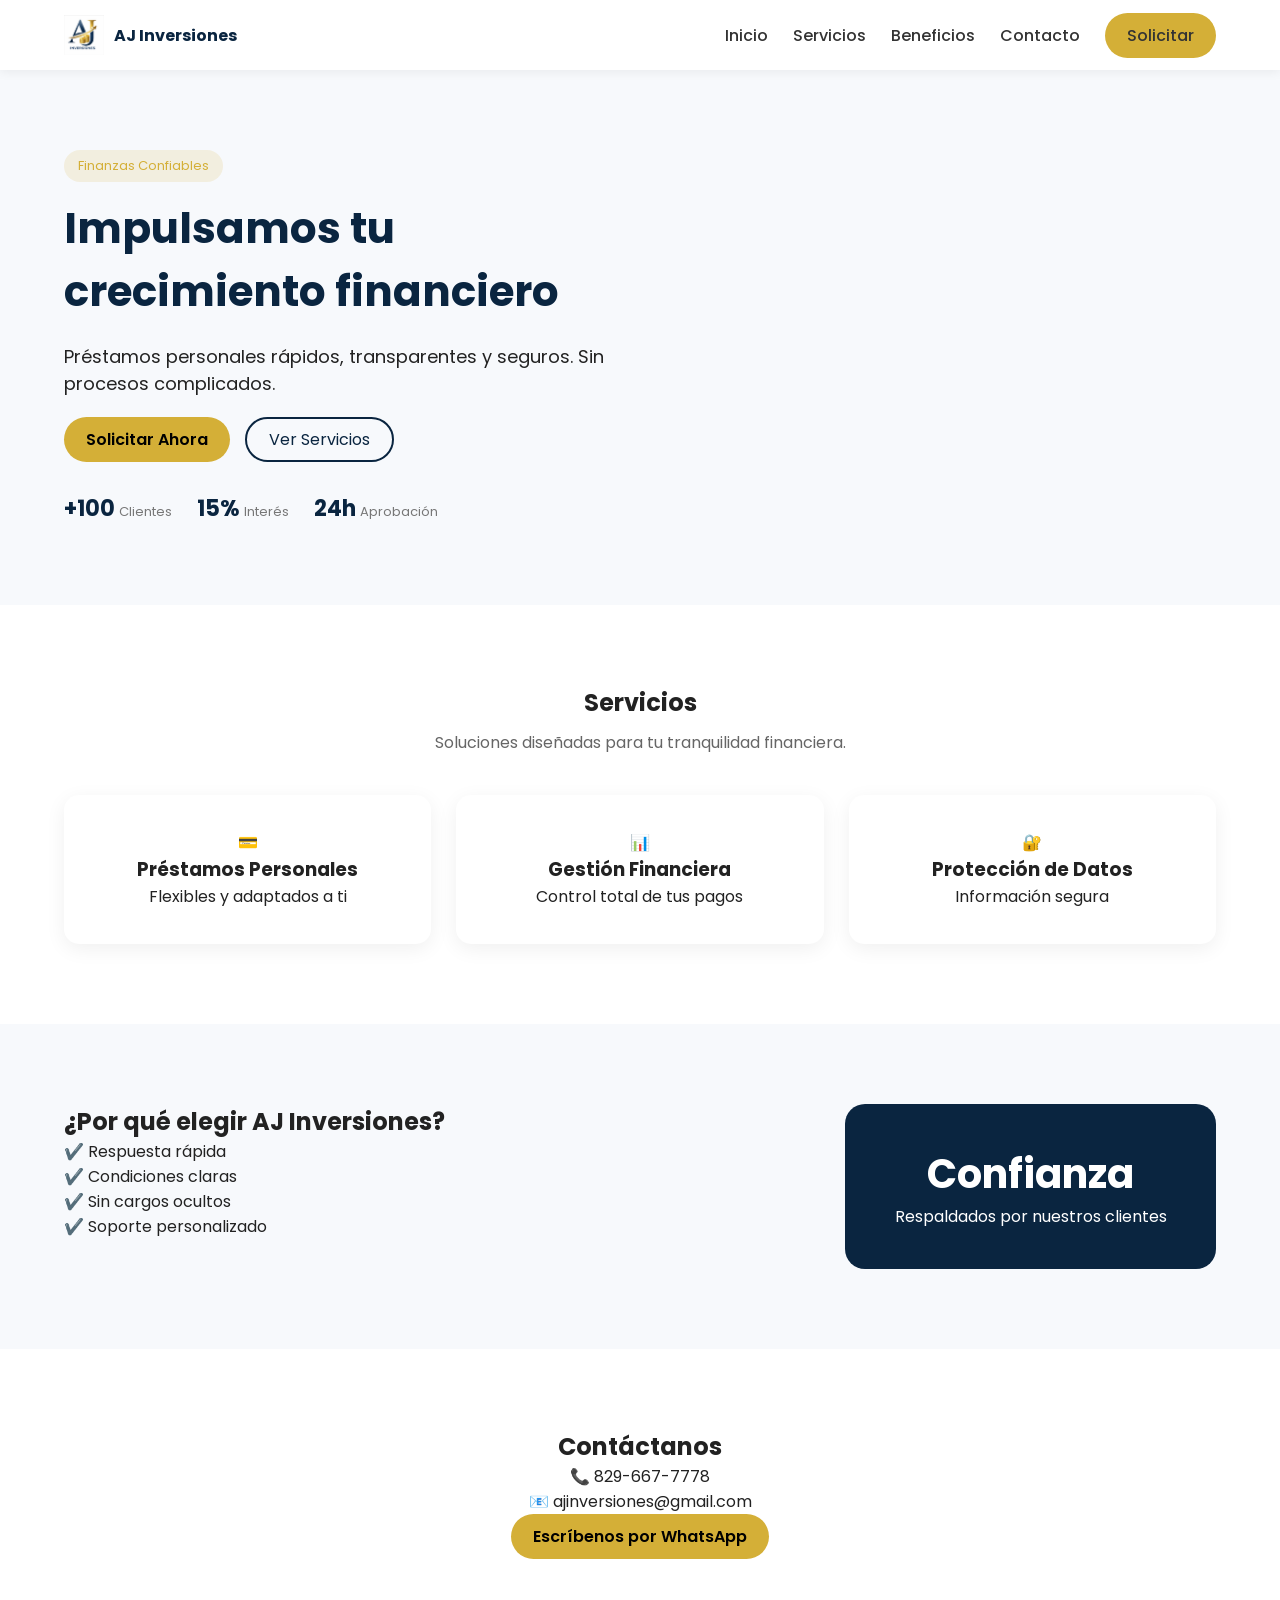
==== index.html @ 181cd8e4 "Subiendo web inicial AJ Inversiones" ====
<!DOCTYPE html>
<html lang="es">
<head>
  <meta charset="UTF-8">
  <meta name="viewport" content="width=device-width, initial-scale=1.0">

  <title>AJ Inversiones</title>

  <!-- Favicon -->
  <link rel="icon" href="img/Inversiones.jpeg" type="image/png">

  <!-- Google Font -->
  <link href="https://fonts.googleapis.com/css2?family=Poppins:wght@300;400;600;700&display=swap" rel="stylesheet">

  <link rel="stylesheet" href="style.css">
</head>
<body>

<!-- HEADER -->
<header class="header">

  <div class="container nav">

    <div class="logo-box">
      <img src="img/Inversiones.jpeg" alt="AJ Inversiones">
      <span>AJ Inversiones</span>
    </div>

    <nav class="menu" id="menu">
      <a href="#inicio">Inicio</a>
      <a href="#servicios">Servicios</a>
      <a href="#beneficios">Beneficios</a>
      <a href="#contacto">Contacto</a>
      <a href="#contacto" class="btn-main">Solicitar</a>
    </nav>

    <div class="hamburger" id="hamburger">
      <span></span>
      <span></span>
      <span></span>
    </div>

  </div>

</header>

<!-- HERO -->
<section class="hero" id="inicio">

  <div class="container hero-grid">

    <div class="hero-text">

      <span class="badge">Finanzas Confiables</span>

      <h1>Impulsamos tu crecimiento financiero</h1>

      <p>
        Préstamos personales rápidos, transparentes y seguros.
        Sin procesos complicados.
      </p>

      <div class="hero-buttons">
        <a href="#contacto" class="btn-main">Solicitar Ahora</a>
        <a href="#servicios" class="btn-outline">Ver Servicios</a>
      </div>

      <div class="hero-stats">

        <div>
          <strong>+100</strong>
          <span>Clientes</span>
        </div>

        <div>
          <strong>15%</strong>
          <span>Interés</span>
        </div>

        <div>
          <strong>24h</strong>
          <span>Aprobación</span>
        </div>

      </div>

    </div>

  </div>

</section>

<!-- SERVICES -->
<section class="services" id="servicios">

  <div class="container">

    <h2>Servicios</h2>
    <p class="section-desc">
      Soluciones diseñadas para tu tranquilidad financiera.
    </p>

    <div class="cards">

      <div class="card">
        💳
        <h3>Préstamos Personales</h3>
        <p>Flexibles y adaptados a ti</p>
      </div>

      <div class="card">
        📊
        <h3>Gestión Financiera</h3>
        <p>Control total de tus pagos</p>
      </div>

      <div class="card">
        🔐
        <h3>Protección de Datos</h3>
        <p>Información segura</p>
      </div>

    </div>

  </div>

</section>

<!-- BENEFITS -->
<section class="benefits" id="beneficios">

  <div class="container benefits-grid">

    <div>
      <h2>¿Por qué elegir AJ Inversiones?</h2>

      <ul>
        <li>✔️ Respuesta rápida</li>
        <li>✔️ Condiciones claras</li>
        <li>✔️ Sin cargos ocultos</li>
        <li>✔️ Soporte personalizado</li>
      </ul>
    </div>

    <div class="benefit-box">
      <h3>Confianza</h3>
      <p>Respaldados por nuestros clientes</p>
    </div>

  </div>

</section>

<!-- CONTACT -->
<section class="contact" id="contacto">

  <div class="container">

    <h2>Contáctanos</h2>

    <p>📞 829-667-7778</p>
    <p>📧 ajinversiones@gmail.com</p>

    <a 
      href="https://wa.me/18296677778" 
      target="_blank"
      class="btn-main"
    >
      Escríbenos por WhatsApp
    </a>

  </div>

</section>

<script src="script.js"></script>
</body>
</html>
---- style.css ----
:root{
  --blue:#0a2540;
  --gold:#d4af37;
  --gray:#f7f9fc;
}

*{
  margin:0;
  padding:0;
  box-sizing:border-box;
  font-family:'Poppins',sans-serif;
}

body{
  background:white;
  color:#222;
}

.container{
  width:90%;
  max-width:1200px;
  margin:auto;
}

.btn-main{
  background:var(--gold);
  border:none;
  padding:10px 22px;
  border-radius:30px;
  font-weight:600;
  cursor:pointer;
  color:black;
  text-decoration:none;
  display:inline-block;
  transition:all .3s ease;
}

.btn-outline{
  background:none;
  border:2px solid var(--blue);
  padding:8px 22px;
  border-radius:30px;
  color:var(--blue);
  cursor:pointer;
  text-decoration:none;
  transition:all .3s ease;
}

.btn-main:hover{
  background:var(--blue);
  color:white;
  box-shadow:0 5px 15px rgba(10,37,64,.3);
  transform:translateY(-2px);
}

.btn-main:active{
  transform:scale(.95);
  box-shadow:none;
}

.btn-outline:hover{
  background:var(--blue);
  color:white;
}

.header{
  position:sticky;
  top:0;
  background:white;
  box-shadow:0 2px 10px #00000010;
  z-index:100;
}

.nav{
  display:flex;
  justify-content:space-between;
  align-items:center;
  height:70px;
}

.logo-box{
  display:flex;
  align-items:center;
  gap:10px;
  font-weight:700;
  color:var(--blue);
}

.logo-box img{
  height:40px;
}

.menu{
  display:flex;
  gap:25px;
  align-items:center;
}

.menu a{
  text-decoration:none;
  color:#333;
  font-weight:500;
  position:relative;
  transition:color .3s ease;
}

.menu a::after{
  content:"";
  position:absolute;
  left:0;
  bottom:-5px;
  width:0%;
  height:2px;
  background:var(--gold);
  transition:width .3s ease;
}

.menu a:hover{
  color:var(--blue);
}

.menu a:hover::after{
  width:100%;
}

.menu .btn-main{
  transition:all .3s ease;
}

.menu .btn-main:hover{
  background:var(--blue);
  color:white;
  box-shadow:0 5px 15px rgba(10,37,64,.3);
  transform:translateY(-2px);
}

.menu .btn-main:active{
  transform:scale(.95);
  box-shadow:none;
}

.hamburger{
  display:none;
  flex-direction:column;
  gap:5px;
  cursor:pointer;
}

.hamburger span{
  width:25px;
  height:3px;
  background:var(--blue);
}

.hero{
  background:var(--gray);
  padding:80px 0;
}

.hero-grid{
  display:grid;
  grid-template-columns:1fr 1fr;
  align-items:center;
  gap:40px;
}

.hero-text h1{
  font-size:42px;
  color:var(--blue);
}

.hero-text p{
  margin:20px 0;
  font-size:18px;
}

.hero-buttons{
  display:flex;
  gap:15px;
}

.hero-img img{
  width:100%;
  max-width:350px;
  border-radius:20px;
  box-shadow:0 10px 25px #00000020;
}

.badge{
  display:inline-block;
  background:rgba(212,175,55,0.15);
  color:var(--gold);
  padding:6px 14px;
  border-radius:20px;
  font-size:13px;
  margin-bottom:15px;
}

.hero-stats{
  display:flex;
  gap:25px;
  margin-top:30px;
}

.hero-stats div{
  text-align:center;
}

.hero-stats strong{
  font-size:22px;
  color:var(--blue);
}

.hero-stats span{
  font-size:13px;
  color:#777;
}

.services{
  padding:80px 0;
  text-align:center;
}

.section-desc{
  margin-top:10px;
  color:#666;
}

.cards{
  display:grid;
  grid-template-columns:repeat(auto-fit,minmax(250px,1fr));
  gap:25px;
  margin-top:40px;
}

.card{
  background:white;
  padding:35px;
  border-radius:15px;
  box-shadow:0 5px 20px #00000010;
  transition:all .3s ease;
}

.card:hover{
  transform:translateY(-5px);
  box-shadow:0 10px 30px #00000020;
}

.benefits{
  background:var(--gray);
  padding:80px 0;
}

.benefits-grid{
  display:grid;
  grid-template-columns:2fr 1fr;
  gap:40px;
}

.benefit-box{
  background:var(--blue);
  color:white;
  padding:40px;
  border-radius:20px;
  text-align:center;
}

.benefit-box h3{
  font-size:40px;
}

.contact{
  padding:80px 0;
  text-align:center;
}

@media(max-width:900px){

  .hero-grid,
  .benefits-grid{
    grid-template-columns:1fr;
    text-align:center;
  }

  .hero-buttons{
    justify-content:center;
  }

  .hero-stats{
    justify-content:center;
  }

  .menu{
    position:fixed;
    top:70px;
    right:-100%;
    width:100%;
    height:100vh;
    background:white;
    flex-direction:column;
    padding-top:40px;
    transition:.3s;
  }

  .menu.active{
    right:0;
  }

  .hamburger{
    display:flex;
  }

}

ul{
  list-style: none;
  padding-left: 0;
}
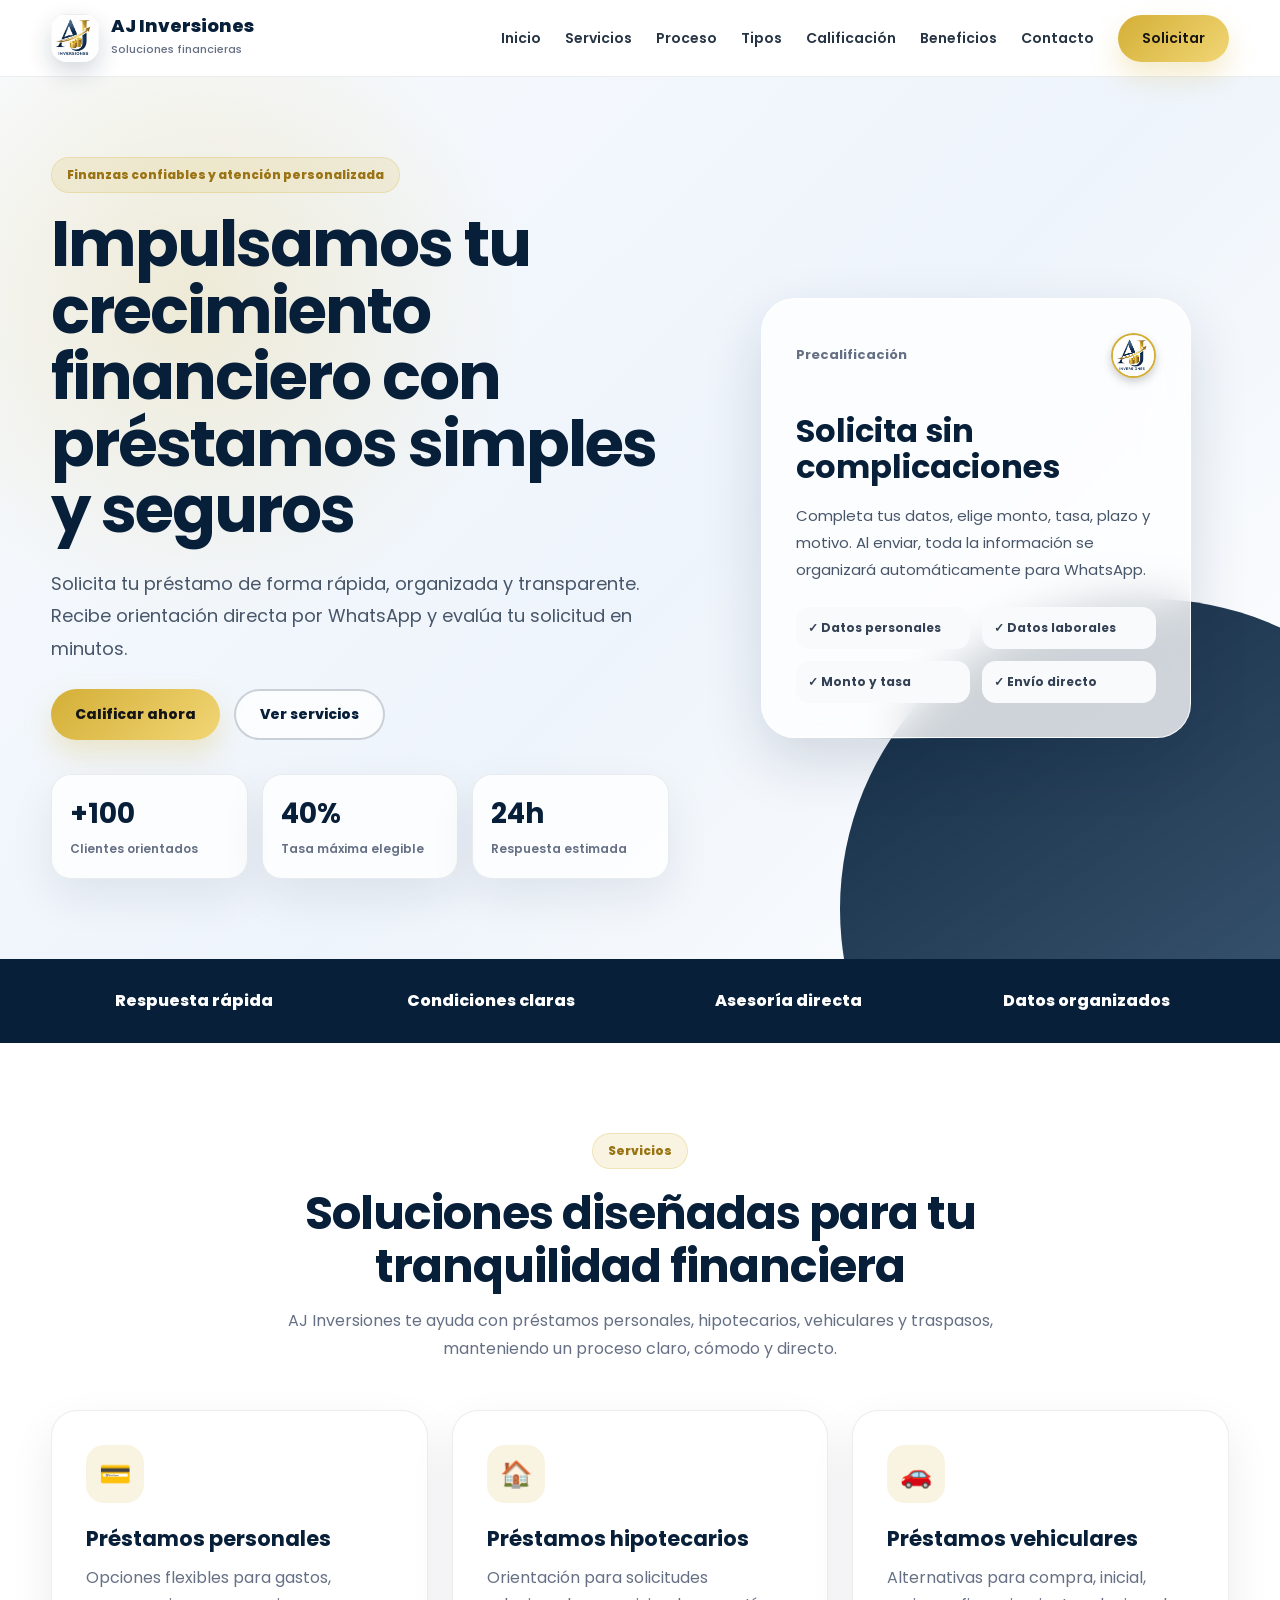
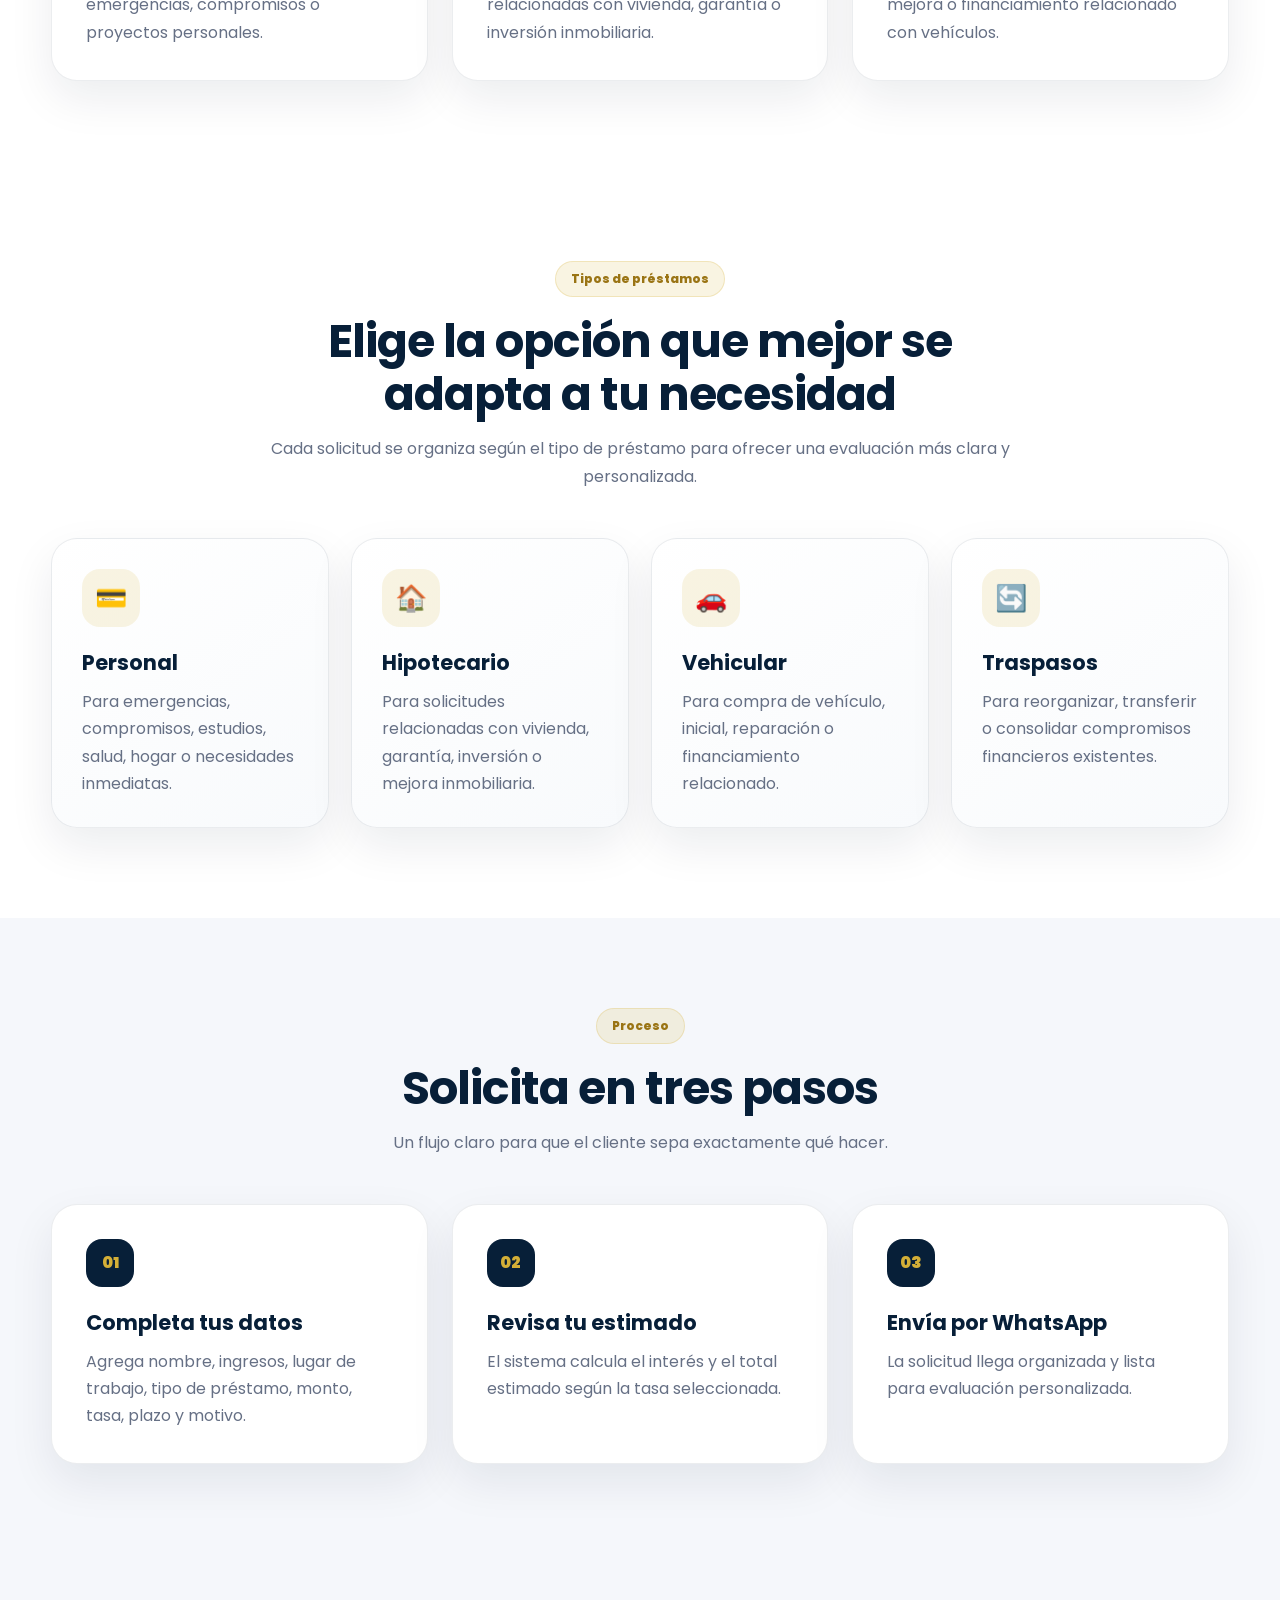
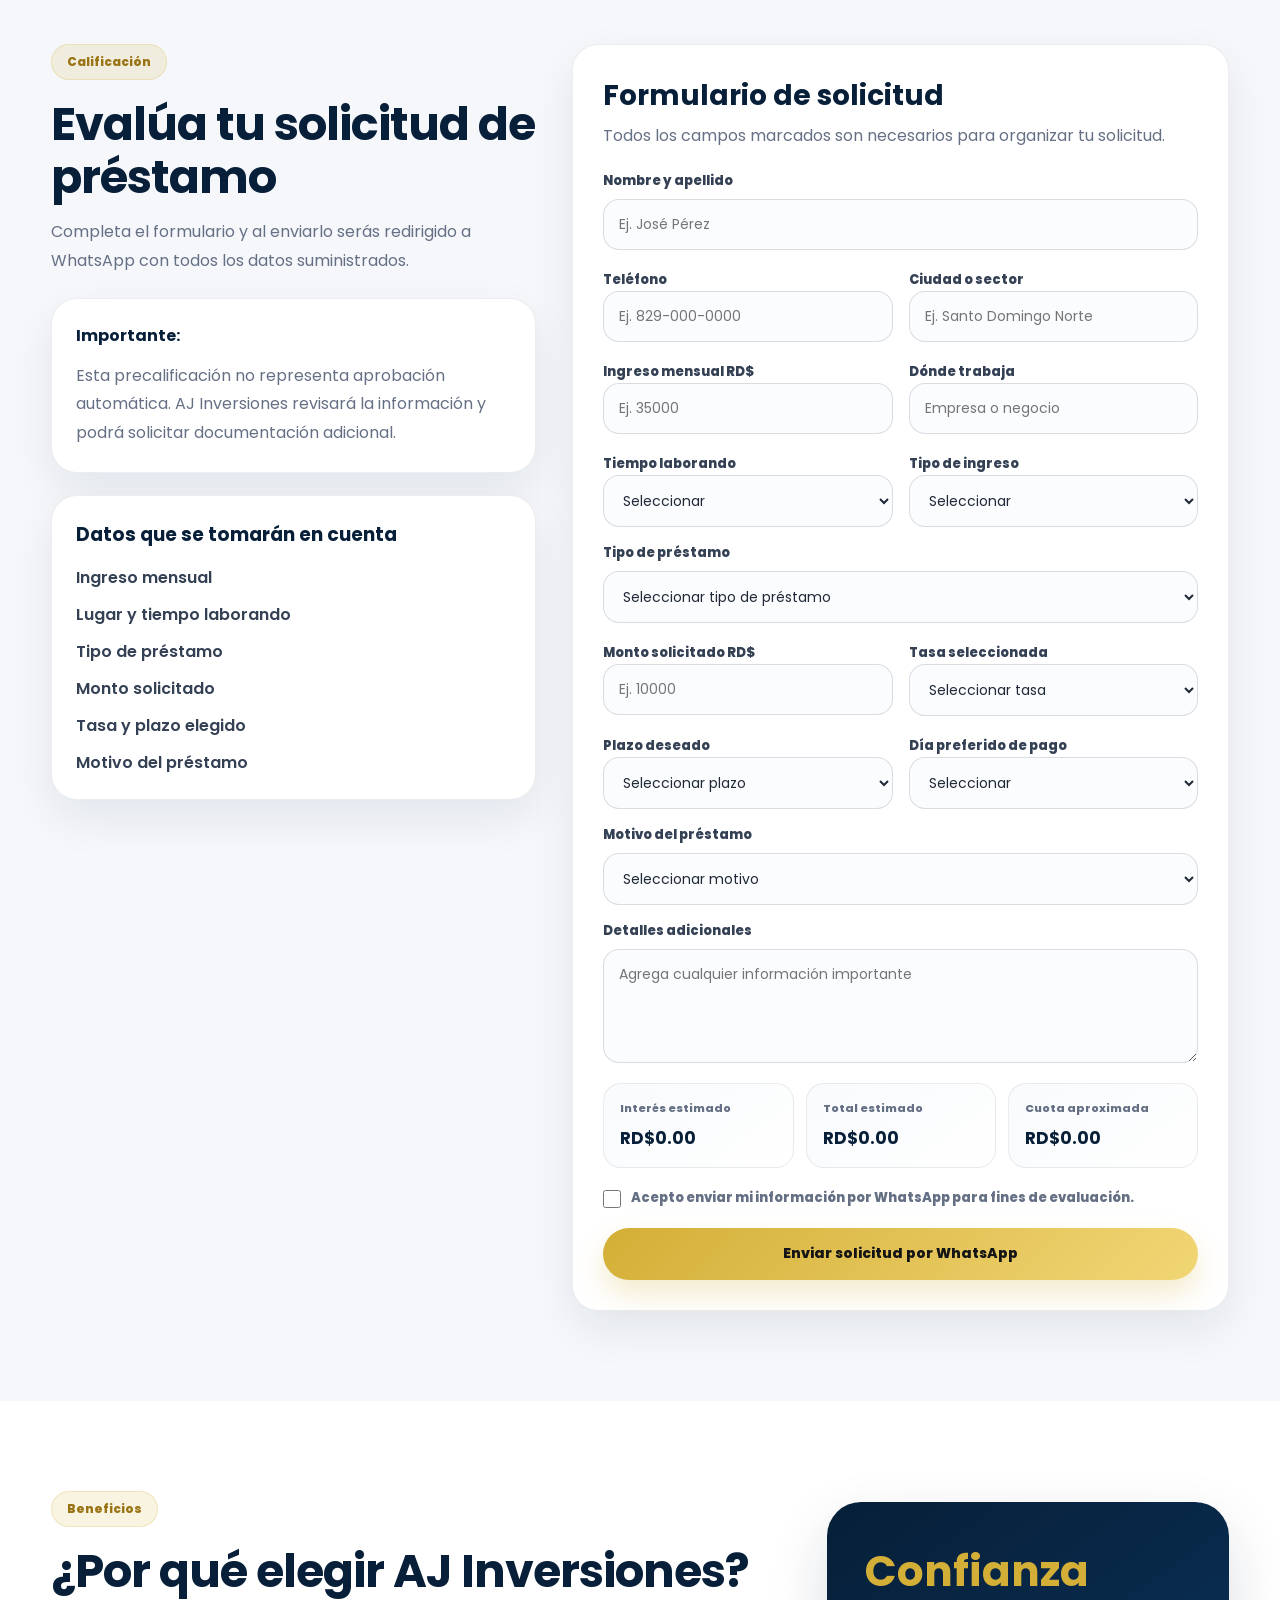
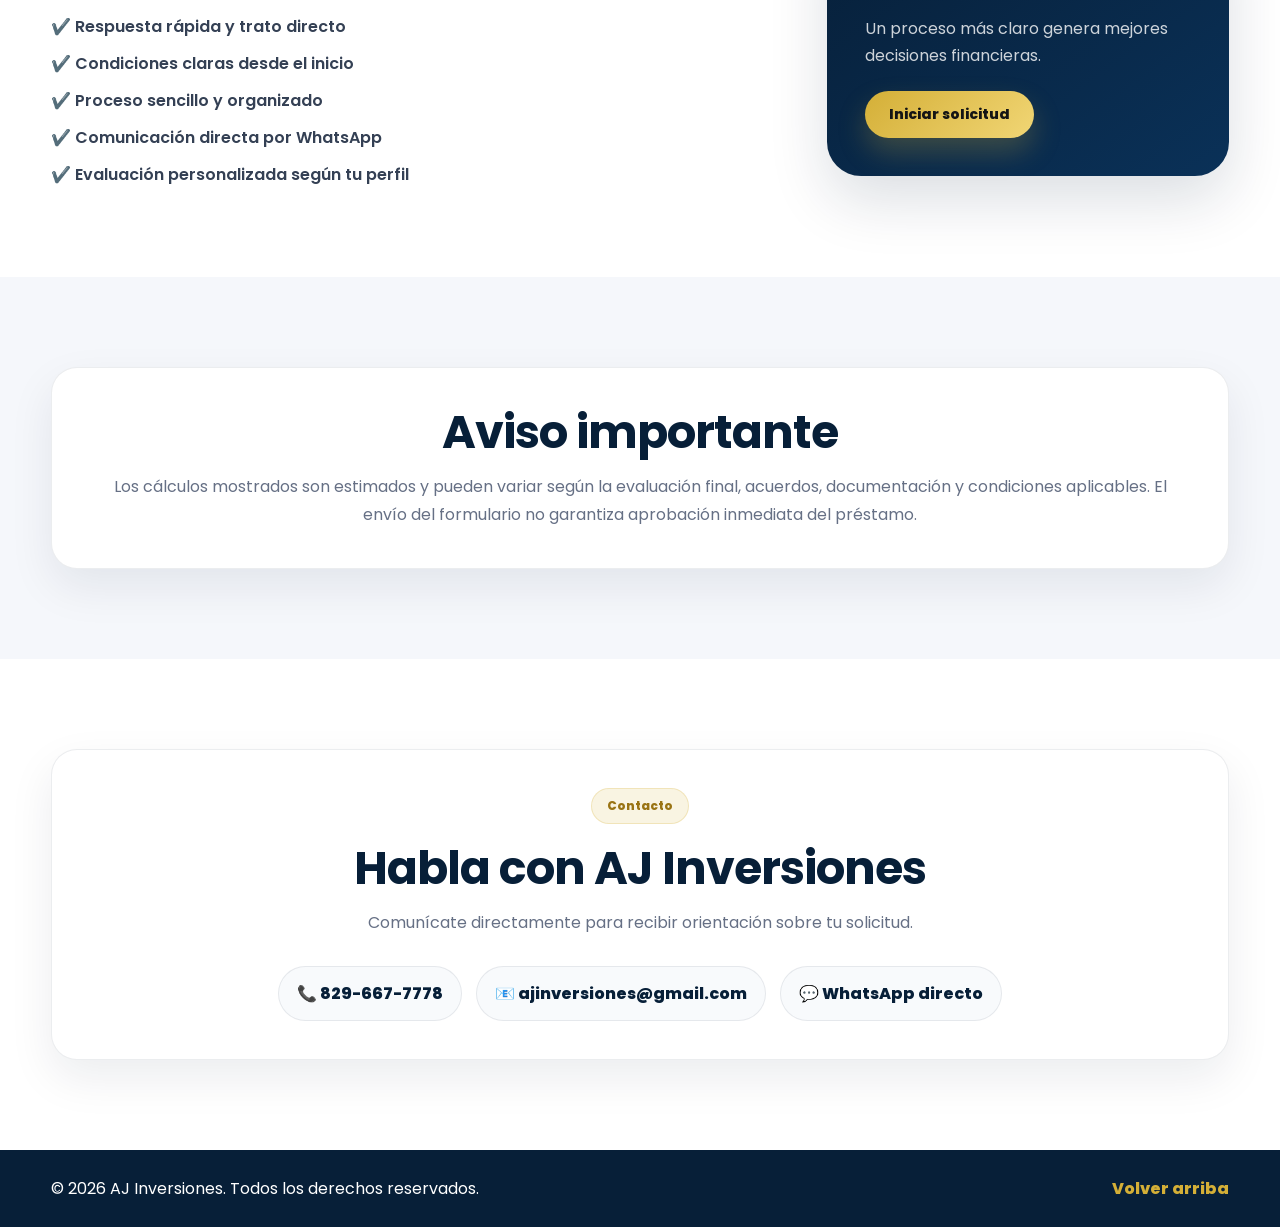
==== commit 6f8a4272: "Version final AJ Inversiones" ====
--- a/index.html
+++ b/index.html
@@ -3,176 +3,420 @@
 <head>
   <meta charset="UTF-8">
   <meta name="viewport" content="width=device-width, initial-scale=1.0">
-
-  <title>AJ Inversiones</title>
-
-  <!-- Favicon -->
-  <link rel="icon" href="img/Inversiones.jpeg" type="image/png">
-
-  <!-- Google Font -->
-  <link href="https://fonts.googleapis.com/css2?family=Poppins:wght@300;400;600;700&display=swap" rel="stylesheet">
-
+  <meta name="description" content="AJ Inversiones ofrece préstamos personales, hipotecarios, vehiculares y traspasos con atención personalizada.">
+  <title>AJ Inversiones | Soluciones Financieras</title>
+  <link rel="icon" href="img/Inversiones.jpeg" type="image/jpeg">
+  <link rel="preconnect" href="https://fonts.googleapis.com">
+  <link rel="preconnect" href="https://fonts.gstatic.com" crossorigin>
+  <link href="https://fonts.googleapis.com/css2?family=Poppins:wght@300;400;500;600;700;800&display=swap" rel="stylesheet">
   <link rel="stylesheet" href="style.css">
 </head>
 <body>
-
-<!-- HEADER -->
-<header class="header">
-
-  <div class="container nav">
-
-    <div class="logo-box">
-      <img src="img/Inversiones.jpeg" alt="AJ Inversiones">
-      <span>AJ Inversiones</span>
+  <header class="header" id="header">
+    <div class="container nav">
+      <a href="#inicio" class="logo-box" aria-label="AJ Inversiones">
+        <img src="img/Inversiones.jpeg" alt="AJ Inversiones">
+        <div>
+          <span>AJ Inversiones</span>
+          <small>Soluciones financieras</small>
+        </div>
+      </a>
+
+      <nav class="menu" id="menu">
+        <a href="#inicio">Inicio</a>
+        <a href="#servicios">Servicios</a>
+        <a href="#pasos">Proceso</a>
+        <a href="#tipos">Tipos</a>
+        <a href="#calificacion">Calificación</a>
+        <a href="#beneficios">Beneficios</a>
+        <a href="#contacto">Contacto</a>
+        <a href="#calificacion" class="btn-main">Solicitar</a>
+      </nav>
+
+      <button class="hamburger" id="hamburger" aria-label="Abrir menú" type="button">
+        <span></span>
+        <span></span>
+        <span></span>
+      </button>
     </div>
-
-    <nav class="menu" id="menu">
-      <a href="#inicio">Inicio</a>
-      <a href="#servicios">Servicios</a>
-      <a href="#beneficios">Beneficios</a>
-      <a href="#contacto">Contacto</a>
-      <a href="#contacto" class="btn-main">Solicitar</a>
-    </nav>
-
-    <div class="hamburger" id="hamburger">
-      <span></span>
-      <span></span>
-      <span></span>
+  </header>
+
+  <main>
+    <section class="hero" id="inicio">
+      <div class="hero-bg"></div>
+      <div class="container hero-grid">
+        <div class="hero-text reveal">
+          <span class="badge">Finanzas confiables y atención personalizada</span>
+          <h1>Impulsamos tu crecimiento financiero con préstamos simples y seguros</h1>
+          <p>Solicita tu préstamo de forma rápida, organizada y transparente. Recibe orientación directa por WhatsApp y evalúa tu solicitud en minutos.</p>
+          <div class="hero-buttons">
+            <a href="#calificacion" class="btn-main">Calificar ahora</a>
+            <a href="#servicios" class="btn-outline">Ver servicios</a>
+          </div>
+          <div class="hero-stats">
+            <div>
+              <strong>+100</strong>
+              <span>Clientes orientados</span>
+            </div>
+            <div>
+              <strong>40%</strong>
+              <span>Tasa máxima elegible</span>
+            </div>
+            <div>
+              <strong>24h</strong>
+              <span>Respuesta estimada</span>
+            </div>
+          </div>
+        </div>
+
+        <div class="hero-card reveal">
+          <div class="glass-card">
+            <div class="card-top">
+              <span>Precalificación</span>
+              <img src="img/Inversiones.jpeg" alt="AJ Inversiones" class="card-logo">
+            </div>
+            <h2>Solicita sin complicaciones</h2>
+            <p>Completa tus datos, elige monto, tasa, plazo y motivo. Al enviar, toda la información se organizará automáticamente para WhatsApp.</p>
+            <div class="mini-list">
+              <span>✓ Datos personales</span>
+              <span>✓ Datos laborales</span>
+              <span>✓ Monto y tasa</span>
+              <span>✓ Envío directo</span>
+            </div>
+          </div>
+        </div>
+      </div>
+    </section>
+
+    <section class="trust-strip">
+      <div class="container trust-grid">
+        <div>Respuesta rápida</div>
+        <div>Condiciones claras</div>
+        <div>Asesoría directa</div>
+        <div>Datos organizados</div>
+      </div>
+    </section>
+
+    <section class="services section" id="servicios">
+      <div class="container">
+        <div class="section-head reveal">
+          <span class="eyebrow">Servicios</span>
+          <h2>Soluciones diseñadas para tu tranquilidad financiera</h2>
+          <p>AJ Inversiones te ayuda con préstamos personales, hipotecarios, vehiculares y traspasos, manteniendo un proceso claro, cómodo y directo.</p>
+        </div>
+
+        <div class="cards">
+          <article class="card reveal">
+            <div class="icon">💳</div>
+            <h3>Préstamos personales</h3>
+            <p>Opciones flexibles para gastos, emergencias, compromisos o proyectos personales.</p>
+          </article>
+          <article class="card reveal">
+            <div class="icon">🏠</div>
+            <h3>Préstamos hipotecarios</h3>
+            <p>Orientación para solicitudes relacionadas con vivienda, garantía o inversión inmobiliaria.</p>
+          </article>
+          <article class="card reveal">
+            <div class="icon">🚗</div>
+            <h3>Préstamos vehiculares</h3>
+            <p>Alternativas para compra, inicial, mejora o financiamiento relacionado con vehículos.</p>
+          </article>
+        </div>
+      </div>
+    </section>
+
+    <section class="loan-types section" id="tipos">
+      <div class="container">
+        <div class="section-head reveal">
+          <span class="eyebrow">Tipos de préstamos</span>
+          <h2>Elige la opción que mejor se adapta a tu necesidad</h2>
+          <p>Cada solicitud se organiza según el tipo de préstamo para ofrecer una evaluación más clara y personalizada.</p>
+        </div>
+
+        <div class="loan-type-grid">
+          <article class="loan-type-card reveal">
+            <div class="icon">💳</div>
+            <h3>Personal</h3>
+            <p>Para emergencias, compromisos, estudios, salud, hogar o necesidades inmediatas.</p>
+          </article>
+          <article class="loan-type-card reveal">
+            <div class="icon">🏠</div>
+            <h3>Hipotecario</h3>
+            <p>Para solicitudes relacionadas con vivienda, garantía, inversión o mejora inmobiliaria.</p>
+          </article>
+          <article class="loan-type-card reveal">
+            <div class="icon">🚗</div>
+            <h3>Vehicular</h3>
+            <p>Para compra de vehículo, inicial, reparación o financiamiento relacionado.</p>
+          </article>
+          <article class="loan-type-card reveal">
+            <div class="icon">🔄</div>
+            <h3>Traspasos</h3>
+            <p>Para reorganizar, transferir o consolidar compromisos financieros existentes.</p>
+          </article>
+        </div>
+      </div>
+    </section>
+
+    <section class="steps section" id="pasos">
+      <div class="container">
+        <div class="section-head reveal">
+          <span class="eyebrow">Proceso</span>
+          <h2>Solicita en tres pasos</h2>
+          <p>Un flujo claro para que el cliente sepa exactamente qué hacer.</p>
+        </div>
+
+        <div class="steps-grid">
+          <div class="step reveal">
+            <span>01</span>
+            <h3>Completa tus datos</h3>
+            <p>Agrega nombre, ingresos, lugar de trabajo, tipo de préstamo, monto, tasa, plazo y motivo.</p>
+          </div>
+          <div class="step reveal">
+            <span>02</span>
+            <h3>Revisa tu estimado</h3>
+            <p>El sistema calcula el interés y el total estimado según la tasa seleccionada.</p>
+          </div>
+          <div class="step reveal">
+            <span>03</span>
+            <h3>Envía por WhatsApp</h3>
+            <p>La solicitud llega organizada y lista para evaluación personalizada.</p>
+          </div>
+        </div>
+      </div>
+    </section>
+
+    <section class="qualification section" id="calificacion">
+      <div class="container qualify-grid">
+        <div class="qualify-info reveal">
+          <span class="eyebrow">Calificación</span>
+          <h2>Evalúa tu solicitud de préstamo</h2>
+          <p>Completa el formulario y al enviarlo serás redirigido a WhatsApp con todos los datos suministrados.</p>
+          <div class="notice-box">
+            <strong>Importante:</strong>
+            <p>Esta precalificación no representa aprobación automática. AJ Inversiones revisará la información y podrá solicitar documentación adicional.</p>
+          </div>
+          <div class="requirements">
+            <h3>Datos que se tomarán en cuenta</h3>
+            <ul>
+              <li>Ingreso mensual</li>
+              <li>Lugar y tiempo laborando</li>
+              <li>Tipo de préstamo</li>
+              <li>Monto solicitado</li>
+              <li>Tasa y plazo elegido</li>
+              <li>Motivo del préstamo</li>
+            </ul>
+          </div>
+        </div>
+
+        <form class="loan-form reveal" id="loanForm">
+          <div class="form-title">
+            <h3>Formulario de solicitud</h3>
+            <p>Todos los campos marcados son necesarios para organizar tu solicitud.</p>
+          </div>
+
+          <div class="form-row">
+            <label for="fullName">Nombre y apellido</label>
+            <input type="text" id="fullName" name="fullName" placeholder="Ej. José Pérez" required>
+          </div>
+
+          <div class="form-row two">
+            <div>
+              <label for="phone">Teléfono</label>
+              <input type="tel" id="phone" name="phone" placeholder="Ej. 829-000-0000" required>
+            </div>
+            <div>
+              <label for="city">Ciudad o sector</label>
+              <input type="text" id="city" name="city" placeholder="Ej. Santo Domingo Norte" required>
+            </div>
+          </div>
+
+          <div class="form-row two">
+            <div>
+              <label for="income">Ingreso mensual RD$</label>
+              <input type="number" id="income" name="income" min="0" placeholder="Ej. 35000" required>
+            </div>
+            <div>
+              <label for="workplace">Dónde trabaja</label>
+              <input type="text" id="workplace" name="workplace" placeholder="Empresa o negocio" required>
+            </div>
+          </div>
+
+          <div class="form-row two">
+            <div>
+              <label for="jobTime">Tiempo laborando</label>
+              <select id="jobTime" name="jobTime" required>
+                <option value="">Seleccionar</option>
+                <option>Menos de 3 meses</option>
+                <option>3 a 6 meses</option>
+                <option>6 meses a 1 año</option>
+                <option>1 a 3 años</option>
+                <option>Más de 3 años</option>
+              </select>
+            </div>
+            <div>
+              <label for="employmentType">Tipo de ingreso</label>
+              <select id="employmentType" name="employmentType" required>
+                <option value="">Seleccionar</option>
+                <option>Empleado privado</option>
+                <option>Empleado público</option>
+                <option>Negocio propio</option>
+                <option>Independiente</option>
+                <option>Otro</option>
+              </select>
+            </div>
+          </div>
+
+          <div class="form-row">
+            <label for="loanType">Tipo de préstamo</label>
+            <select id="loanType" name="loanType" required>
+              <option value="">Seleccionar tipo de préstamo</option>
+              <option>Préstamo personal</option>
+              <option>Préstamo hipotecario</option>
+              <option>Préstamo vehicular</option>
+              <option>Traspaso</option>
+            </select>
+          </div>
+
+          <div class="form-row two">
+            <div>
+              <label for="amount">Monto solicitado RD$</label>
+              <input type="number" id="amount" name="amount" min="1000" placeholder="Ej. 10000" required>
+            </div>
+            <div>
+              <label for="rate">Tasa seleccionada</label>
+              <select id="rate" name="rate" required>
+                <option value="">Seleccionar tasa</option>
+                <option value="40">40%</option>
+                <option value="35">35%</option>
+                <option value="30">30%</option>
+                <option value="25">25%</option>
+                <option value="20">20%</option>
+                <option value="15">15%</option>
+                <option value="10">10%</option>
+                <option value="5">5%</option>
+              </select>
+            </div>
+          </div>
+
+          <div class="form-row two">
+            <div>
+              <label for="term">Plazo deseado</label>
+              <select id="term" name="term" required>
+                <option value="">Seleccionar plazo</option>
+                <option value="1">1 mes</option>
+                <option value="2">2 meses</option>
+                <option value="3">3 meses</option>
+                <option value="4">4 meses</option>
+                <option value="5">5 meses</option>
+                <option value="6">6 meses</option>
+                <option value="12">12 meses</option>
+              </select>
+            </div>
+            <div>
+              <label for="paymentDay">Día preferido de pago</label>
+              <select id="paymentDay" name="paymentDay" required>
+                <option value="">Seleccionar</option>
+                <option>Semanal</option>
+                <option>Quincenal</option>
+                <option>Mensual</option>
+              </select>
+            </div>
+          </div>
+
+          <div class="form-row">
+            <label for="purpose">Motivo del préstamo</label>
+            <select id="purpose" name="purpose" required>
+              <option value="">Seleccionar motivo</option>
+              <option>Emergencia personal</option>
+              <option>Salud</option>
+              <option>Negocio</option>
+              <option>Pago de deuda</option>
+              <option>Educación</option>
+              <option>Hogar</option>
+              <option>Otro</option>
+            </select>
+          </div>
+
+          <div class="form-row">
+            <label for="details">Detalles adicionales</label>
+            <textarea id="details" name="details" rows="4" placeholder="Agrega cualquier información importante"></textarea>
+          </div>
+
+          <div class="summary-box" id="summaryBox">
+            <div>
+              <span>Interés estimado</span>
+              <strong id="interestResult">RD$0.00</strong>
+            </div>
+            <div>
+              <span>Total estimado</span>
+              <strong id="totalResult">RD$0.00</strong>
+            </div>
+            <div>
+              <span>Cuota aproximada</span>
+              <strong id="feeResult">RD$0.00</strong>
+            </div>
+          </div>
+
+          <label class="check-row">
+            <input type="checkbox" id="acceptTerms" required>
+            <span>Acepto enviar mi información por WhatsApp para fines de evaluación.</span>
+          </label>
+
+          <button type="submit" class="btn-main form-btn">Enviar solicitud por WhatsApp</button>
+        </form>
+      </div>
+    </section>
+
+    <section class="benefits section" id="beneficios">
+      <div class="container benefits-grid">
+        <div class="reveal">
+          <span class="eyebrow">Beneficios</span>
+          <h2>¿Por qué elegir AJ Inversiones?</h2>
+          <ul>
+            <li>✔️ Respuesta rápida y trato directo</li>
+            <li>✔️ Condiciones claras desde el inicio</li>
+            <li>✔️ Proceso sencillo y organizado</li>
+            <li>✔️ Comunicación directa por WhatsApp</li>
+            <li>✔️ Evaluación personalizada según tu perfil</li>
+          </ul>
+        </div>
+        <div class="benefit-box reveal">
+          <h3>Confianza</h3>
+          <p>Un proceso más claro genera mejores decisiones financieras.</p>
+          <a href="#calificacion" class="btn-main">Iniciar solicitud</a>
+        </div>
+      </div>
+    </section>
+
+    <section class="legal section">
+      <div class="container legal-card reveal">
+        <h2>Aviso importante</h2>
+        <p>Los cálculos mostrados son estimados y pueden variar según la evaluación final, acuerdos, documentación y condiciones aplicables. El envío del formulario no garantiza aprobación inmediata del préstamo.</p>
+      </div>
+    </section>
+
+    <section class="contact section" id="contacto">
+      <div class="container contact-card reveal">
+        <span class="eyebrow">Contacto</span>
+        <h2>Habla con AJ Inversiones</h2>
+        <p>Comunícate directamente para recibir orientación sobre tu solicitud.</p>
+        <div class="contact-items">
+          <a href="tel:8296677778">📞 829-667-7778</a>
+          <a href="mailto:ajinversiones@gmail.com">📧 ajinversiones@gmail.com</a>
+          <a href="https://wa.me/18296677778" target="_blank" rel="noopener">💬 WhatsApp directo</a>
+        </div>
+      </div>
+    </section>
+  </main>
+
+  <footer class="footer">
+    <div class="container footer-grid">
+      <p>© <span id="year"></span> AJ Inversiones. Todos los derechos reservados.</p>
+      <a href="#inicio">Volver arriba</a>
     </div>
-
-  </div>
-
-</header>
-
-<!-- HERO -->
-<section class="hero" id="inicio">
-
-  <div class="container hero-grid">
-
-    <div class="hero-text">
-
-      <span class="badge">Finanzas Confiables</span>
-
-      <h1>Impulsamos tu crecimiento financiero</h1>
-
-      <p>
-        Préstamos personales rápidos, transparentes y seguros.
-        Sin procesos complicados.
-      </p>
-
-      <div class="hero-buttons">
-        <a href="#contacto" class="btn-main">Solicitar Ahora</a>
-        <a href="#servicios" class="btn-outline">Ver Servicios</a>
-      </div>
-
-      <div class="hero-stats">
-
-        <div>
-          <strong>+100</strong>
-          <span>Clientes</span>
-        </div>
-
-        <div>
-          <strong>15%</strong>
-          <span>Interés</span>
-        </div>
-
-        <div>
-          <strong>24h</strong>
-          <span>Aprobación</span>
-        </div>
-
-      </div>
-
-    </div>
-
-  </div>
-
-</section>
-
-<!-- SERVICES -->
-<section class="services" id="servicios">
-
-  <div class="container">
-
-    <h2>Servicios</h2>
-    <p class="section-desc">
-      Soluciones diseñadas para tu tranquilidad financiera.
-    </p>
-
-    <div class="cards">
-
-      <div class="card">
-        💳
-        <h3>Préstamos Personales</h3>
-        <p>Flexibles y adaptados a ti</p>
-      </div>
-
-      <div class="card">
-        📊
-        <h3>Gestión Financiera</h3>
-        <p>Control total de tus pagos</p>
-      </div>
-
-      <div class="card">
-        🔐
-        <h3>Protección de Datos</h3>
-        <p>Información segura</p>
-      </div>
-
-    </div>
-
-  </div>
-
-</section>
-
-<!-- BENEFITS -->
-<section class="benefits" id="beneficios">
-
-  <div class="container benefits-grid">
-
-    <div>
-      <h2>¿Por qué elegir AJ Inversiones?</h2>
-
-      <ul>
-        <li>✔️ Respuesta rápida</li>
-        <li>✔️ Condiciones claras</li>
-        <li>✔️ Sin cargos ocultos</li>
-        <li>✔️ Soporte personalizado</li>
-      </ul>
-    </div>
-
-    <div class="benefit-box">
-      <h3>Confianza</h3>
-      <p>Respaldados por nuestros clientes</p>
-    </div>
-
-  </div>
-
-</section>
-
-<!-- CONTACT -->
-<section class="contact" id="contacto">
-
-  <div class="container">
-
-    <h2>Contáctanos</h2>
-
-    <p>📞 829-667-7778</p>
-    <p>📧 ajinversiones@gmail.com</p>
-
-    <a 
-      href="https://wa.me/18296677778" 
-      target="_blank"
-      class="btn-main"
-    >
-      Escríbenos por WhatsApp
-    </a>
-
-  </div>
-
-</section>
-
-<script src="script.js"></script>
+  </footer>
+
+  <script src="script.js"></script>
 </body>
 </html>
--- a/style.css
+++ b/style.css
@@ -1,7 +1,14 @@
 :root{
-  --blue:#0a2540;
+  --blue:#071f38;
+  --blue-2:#0a3158;
   --gold:#d4af37;
-  --gray:#f7f9fc;
+  --gold-2:#f1d675;
+  --gray:#f5f7fb;
+  --text:#1f2937;
+  --muted:#667085;
+  --white:#ffffff;
+  --shadow:0 24px 60px rgba(7,31,56,.14);
+  --radius:26px;
 }
 
 *{
@@ -11,308 +18,818 @@
   font-family:'Poppins',sans-serif;
 }
 
+html{
+  scroll-behavior:smooth;
+}
+
 body{
-  background:white;
-  color:#222;
+  background:var(--white);
+  color:var(--text);
+  overflow-x:hidden;
+}
+
+body.no-scroll{
+  overflow:hidden;
+}
+
+img{
+  max-width:100%;
+  display:block;
 }
 
 .container{
-  width:90%;
-  max-width:1200px;
+  width:min(92%,1200px);
   margin:auto;
 }
 
-.btn-main{
-  background:var(--gold);
-  border:none;
-  padding:10px 22px;
-  border-radius:30px;
-  font-weight:600;
-  cursor:pointer;
-  color:black;
-  text-decoration:none;
-  display:inline-block;
-  transition:all .3s ease;
-}
-
-.btn-outline{
-  background:none;
-  border:2px solid var(--blue);
-  padding:8px 22px;
-  border-radius:30px;
-  color:var(--blue);
-  cursor:pointer;
-  text-decoration:none;
-  transition:all .3s ease;
-}
-
-.btn-main:hover{
-  background:var(--blue);
-  color:white;
-  box-shadow:0 5px 15px rgba(10,37,64,.3);
-  transform:translateY(-2px);
-}
-
-.btn-main:active{
-  transform:scale(.95);
-  box-shadow:none;
-}
-
-.btn-outline:hover{
-  background:var(--blue);
-  color:white;
+.section{
+  padding:90px 0;
 }
 
 .header{
   position:sticky;
   top:0;
-  background:white;
-  box-shadow:0 2px 10px #00000010;
-  z-index:100;
+  background:rgba(255,255,255,.88);
+  backdrop-filter:blur(18px);
+  border-bottom:1px solid rgba(7,31,56,.08);
+  z-index:1000;
+  transition:.3s ease;
+}
+
+.header.scrolled{
+  box-shadow:0 16px 40px rgba(7,31,56,.08);
 }
 
 .nav{
   display:flex;
   justify-content:space-between;
   align-items:center;
-  height:70px;
+  min-height:76px;
 }
 
 .logo-box{
   display:flex;
   align-items:center;
-  gap:10px;
-  font-weight:700;
+  gap:12px;
+  text-decoration:none;
   color:var(--blue);
 }
 
 .logo-box img{
-  height:40px;
+  width:48px;
+  height:48px;
+  object-fit:cover;
+  border-radius:16px;
+  box-shadow:0 10px 25px rgba(7,31,56,.18);
+}
+
+.logo-box span{
+  display:block;
+  font-size:18px;
+  font-weight:800;
+  line-height:1;
+}
+
+.logo-box small{
+  color:var(--muted);
+  font-size:11px;
+  font-weight:500;
 }
 
 .menu{
   display:flex;
-  gap:25px;
-  align-items:center;
+  align-items:center;
+  gap:24px;
 }
 
 .menu a{
+  color:#263443;
   text-decoration:none;
-  color:#333;
-  font-weight:500;
-  position:relative;
-  transition:color .3s ease;
-}
-
-.menu a::after{
-  content:"";
-  position:absolute;
-  left:0;
-  bottom:-5px;
-  width:0%;
-  height:2px;
-  background:var(--gold);
-  transition:width .3s ease;
+  font-size:14px;
+  font-weight:600;
+  transition:.25s ease;
 }
 
 .menu a:hover{
-  color:var(--blue);
-}
-
-.menu a:hover::after{
-  width:100%;
-}
-
-.menu .btn-main{
-  transition:all .3s ease;
-}
-
-.menu .btn-main:hover{
+  color:var(--gold);
+}
+
+.btn-main,
+.btn-outline{
+  border:0;
+  border-radius:999px;
+  padding:13px 24px;
+  font-weight:800;
+  text-decoration:none;
+  display:inline-flex;
+  align-items:center;
+  justify-content:center;
+  cursor:pointer;
+  transition:.3s ease;
+  font-size:14px;
+}
+
+.btn-main{
+  background:linear-gradient(135deg,var(--gold),var(--gold-2));
+  color:#151515!important;
+  box-shadow:0 14px 28px rgba(212,175,55,.25);
+}
+
+.btn-main:hover{
+  transform:translateY(-3px);
+  box-shadow:0 18px 40px rgba(212,175,55,.35);
+}
+
+.btn-outline{
+  color:var(--blue);
+  border:2px solid rgba(7,31,56,.2);
+  background:rgba(255,255,255,.72);
+}
+
+.btn-outline:hover{
+  color:white;
   background:var(--blue);
-  color:white;
-  box-shadow:0 5px 15px rgba(10,37,64,.3);
-  transform:translateY(-2px);
-}
-
-.menu .btn-main:active{
-  transform:scale(.95);
-  box-shadow:none;
+  transform:translateY(-3px);
 }
 
 .hamburger{
   display:none;
+  width:44px;
+  height:44px;
+  border:0;
+  background:rgba(7,31,56,.06);
+  border-radius:14px;
+  align-items:center;
+  justify-content:center;
   flex-direction:column;
   gap:5px;
   cursor:pointer;
 }
 
 .hamburger span{
-  width:25px;
-  height:3px;
+  width:22px;
+  height:2px;
   background:var(--blue);
+  transition:.3s ease;
 }
 
 .hero{
-  background:var(--gray);
+  position:relative;
+  min-height:calc(100vh - 76px);
+  display:flex;
+  align-items:center;
   padding:80px 0;
+  overflow:hidden;
+  background:radial-gradient(circle at 15% 25%,rgba(212,175,55,.2),transparent 26%),linear-gradient(135deg,#f8fbff 0%,#eef4fb 55%,#ffffff 100%);
+}
+
+.hero-bg{
+  position:absolute;
+  inset:auto -180px -260px auto;
+  width:620px;
+  height:620px;
+  border-radius:50%;
+  background:linear-gradient(145deg,rgba(7,31,56,.95),rgba(10,49,88,.75));
+  filter:blur(0);
 }
 
 .hero-grid{
+  position:relative;
+  display:grid;
+  grid-template-columns:1.1fr .9fr;
+  align-items:center;
+  gap:55px;
+}
+
+.badge,.eyebrow{
+  display:inline-flex;
+  align-items:center;
+  width:max-content;
+  background:rgba(212,175,55,.14);
+  color:#9a7414;
+  border:1px solid rgba(212,175,55,.24);
+  padding:8px 15px;
+  border-radius:999px;
+  font-weight:800;
+  font-size:12px;
+  margin-bottom:18px;
+}
+
+.hero h1{
+  color:var(--blue);
+  font-size:clamp(36px,5vw,66px);
+  line-height:1.04;
+  letter-spacing:-2px;
+  max-width:760px;
+}
+
+.hero p{
+  color:#48566a;
+  font-size:18px;
+  line-height:1.8;
+  margin:24px 0;
+  max-width:650px;
+}
+
+.hero-buttons{
+  display:flex;
+  flex-wrap:wrap;
+  gap:14px;
+}
+
+.hero-stats{
+  display:grid;
+  grid-template-columns:repeat(3,1fr);
+  gap:14px;
+  margin-top:34px;
+  max-width:620px;
+}
+
+.hero-stats div{
+  background:rgba(255,255,255,.8);
+  border:1px solid rgba(7,31,56,.08);
+  border-radius:20px;
+  padding:18px;
+  box-shadow:0 18px 45px rgba(7,31,56,.08);
+}
+
+.hero-stats strong{
+  display:block;
+  color:var(--blue);
+  font-size:28px;
+}
+
+.hero-stats span{
+  color:var(--muted);
+  font-size:12px;
+  font-weight:600;
+}
+
+.hero-card{
+  display:flex;
+  justify-content:center;
+}
+
+.glass-card{
+  width:100%;
+  max-width:430px;
+  border-radius:34px;
+  padding:34px;
+  background:rgba(255,255,255,.78);
+  border:1px solid rgba(255,255,255,.85);
+  box-shadow:var(--shadow);
+  backdrop-filter:blur(22px);
+}
+
+.card-top{
+  display:flex;
+  justify-content:space-between;
+  align-items:center;
+  margin-bottom:35px;
+}
+
+.card-top span{
+  color:var(--muted);
+  font-size:13px;
+  font-weight:700;
+}
+
+.card-top strong{
+  width:58px;
+  height:58px;
+  border-radius:20px;
+  background:var(--blue);
+  color:var(--gold);
+  display:grid;
+  place-items:center;
+  font-size:20px;
+}
+
+.glass-card h2{
+  color:var(--blue);
+  font-size:32px;
+  line-height:1.15;
+}
+
+.glass-card p{
+  font-size:15px;
+  margin:16px 0 24px;
+}
+
+.mini-list{
   display:grid;
   grid-template-columns:1fr 1fr;
-  align-items:center;
-  gap:40px;
-}
-
-.hero-text h1{
-  font-size:42px;
-  color:var(--blue);
-}
-
-.hero-text p{
-  margin:20px 0;
-  font-size:18px;
-}
-
-.hero-buttons{
-  display:flex;
-  gap:15px;
-}
-
-.hero-img img{
-  width:100%;
-  max-width:350px;
-  border-radius:20px;
-  box-shadow:0 10px 25px #00000020;
-}
-
-.badge{
-  display:inline-block;
-  background:rgba(212,175,55,0.15);
-  color:var(--gold);
-  padding:6px 14px;
-  border-radius:20px;
-  font-size:13px;
-  margin-bottom:15px;
-}
-
-.hero-stats{
-  display:flex;
-  gap:25px;
-  margin-top:30px;
-}
-
-.hero-stats div{
-  text-align:center;
-}
-
-.hero-stats strong{
-  font-size:22px;
-  color:var(--blue);
-}
-
-.hero-stats span{
-  font-size:13px;
-  color:#777;
-}
-
-.services{
-  padding:80px 0;
-  text-align:center;
-}
-
-.section-desc{
-  margin-top:10px;
-  color:#666;
-}
-
-.cards{
-  display:grid;
-  grid-template-columns:repeat(auto-fit,minmax(250px,1fr));
-  gap:25px;
-  margin-top:40px;
-}
-
-.card{
-  background:white;
-  padding:35px;
-  border-radius:15px;
-  box-shadow:0 5px 20px #00000010;
-  transition:all .3s ease;
-}
-
-.card:hover{
-  transform:translateY(-5px);
-  box-shadow:0 10px 30px #00000020;
-}
-
-.benefits{
-  background:var(--gray);
-  padding:80px 0;
-}
-
-.benefits-grid{
-  display:grid;
-  grid-template-columns:2fr 1fr;
-  gap:40px;
-}
-
-.benefit-box{
+  gap:12px;
+}
+
+.mini-list span{
+  background:#f8fafc;
+  border-radius:14px;
+  padding:12px;
+  color:#344054;
+  font-weight:700;
+  font-size:12px;
+}
+
+.trust-strip{
   background:var(--blue);
   color:white;
-  padding:40px;
-  border-radius:20px;
+}
+
+.trust-grid{
+  min-height:84px;
+  display:grid;
+  grid-template-columns:repeat(4,1fr);
+  align-items:center;
   text-align:center;
+  gap:12px;
+  font-weight:800;
+}
+
+.section-head{
+  text-align:center;
+  max-width:760px;
+  margin:0 auto 46px;
+}
+
+.section-head h2,.qualify-info h2,.benefits h2,.contact h2,.legal h2{
+  color:var(--blue);
+  font-size:clamp(30px,4vw,46px);
+  line-height:1.15;
+  letter-spacing:-1px;
+}
+
+.section-head p,.qualify-info p,.contact p,.legal p{
+  color:var(--muted);
+  line-height:1.8;
+  margin-top:14px;
+}
+
+.cards,.steps-grid{
+  display:grid;
+  grid-template-columns:repeat(3,1fr);
+  gap:24px;
+}
+
+.card,.step{
+  background:white;
+  border:1px solid rgba(7,31,56,.08);
+  border-radius:var(--radius);
+  padding:34px;
+  box-shadow:0 18px 45px rgba(7,31,56,.08);
+  transition:.3s ease;
+}
+
+.card:hover,.step:hover{
+  transform:translateY(-7px);
+  box-shadow:var(--shadow);
+}
+
+.icon{
+  width:58px;
+  height:58px;
+  display:grid;
+  place-items:center;
+  border-radius:18px;
+  background:rgba(212,175,55,.14);
+  font-size:26px;
+  margin-bottom:20px;
+}
+
+.card h3,.step h3{
+  color:var(--blue);
+  font-size:21px;
+  margin-bottom:10px;
+}
+
+.card p,.step p{
+  color:var(--muted);
+  line-height:1.7;
+}
+
+.steps,.qualification,.legal{
+  background:var(--gray);
+}
+
+.step span{
+  display:inline-grid;
+  place-items:center;
+  width:48px;
+  height:48px;
+  background:var(--blue);
+  color:var(--gold);
+  border-radius:16px;
+  font-weight:900;
+  margin-bottom:20px;
+}
+
+.qualify-grid{
+  display:grid;
+  grid-template-columns:.85fr 1.15fr;
+  gap:36px;
+  align-items:start;
+}
+
+.notice-box,.requirements,.loan-form,.legal-card,.contact-card{
+  background:white;
+  border:1px solid rgba(7,31,56,.08);
+  border-radius:var(--radius);
+  box-shadow:0 18px 45px rgba(7,31,56,.08);
+}
+
+.notice-box,.requirements{
+  padding:24px;
+  margin-top:22px;
+}
+
+.notice-box strong,.requirements h3{
+  color:var(--blue);
+}
+
+.requirements ul,.benefits ul{
+  list-style:none;
+  display:grid;
+  gap:12px;
+  margin-top:16px;
+  color:#344054;
+  font-weight:600;
+}
+
+.loan-form{
+  padding:30px;
+}
+
+.form-title{
+  margin-bottom:22px;
+}
+
+.form-title h3{
+  color:var(--blue);
+  font-size:28px;
+}
+
+.form-title p{
+  color:var(--muted);
+  margin-top:6px;
+  line-height:1.6;
+}
+
+.form-row{
+  display:grid;
+  gap:8px;
+  margin-bottom:16px;
+}
+
+.form-row.two{
+  grid-template-columns:1fr 1fr;
+  gap:16px;
+}
+
+label{
+  color:#344054;
+  font-weight:800;
+  font-size:13px;
+}
+
+input,select,textarea{
+  width:100%;
+  border:1px solid rgba(7,31,56,.14);
+  background:#fbfcfe;
+  border-radius:16px;
+  padding:14px 15px;
+  outline:none;
+  font-size:14px;
+  color:#1f2937;
+  transition:.25s ease;
+}
+
+textarea{
+  resize:vertical;
+}
+
+input:focus,select:focus,textarea:focus{
+  border-color:var(--gold);
+  box-shadow:0 0 0 4px rgba(212,175,55,.16);
+  background:white;
+}
+
+.summary-box{
+  display:grid;
+  grid-template-columns:repeat(3,1fr);
+  gap:12px;
+  margin:20px 0;
+}
+
+.summary-box div{
+  background:linear-gradient(145deg,#f8fafc,#ffffff);
+  border:1px solid rgba(7,31,56,.08);
+  border-radius:18px;
+  padding:16px;
+}
+
+.summary-box span{
+  display:block;
+  color:var(--muted);
+  font-size:11px;
+  font-weight:800;
+  margin-bottom:8px;
+}
+
+.summary-box strong{
+  color:var(--blue);
+  font-size:17px;
+}
+
+.check-row{
+  display:flex;
+  align-items:flex-start;
+  gap:10px;
+  color:var(--muted);
+  line-height:1.5;
+  margin-bottom:20px;
+}
+
+.check-row input{
+  width:18px;
+  height:18px;
+  margin-top:2px;
+}
+
+.form-btn{
+  width:100%;
+  min-height:52px;
+}
+
+.benefits{
+  background:white;
+}
+
+.benefits-grid{
+  display:grid;
+  grid-template-columns:1.3fr .7fr;
+  gap:30px;
+  align-items:center;
+}
+
+.benefit-box{
+  background:linear-gradient(145deg,var(--blue),var(--blue-2));
+  color:white;
+  border-radius:34px;
+  padding:38px;
+  box-shadow:var(--shadow);
 }
 
 .benefit-box h3{
-  font-size:40px;
+  color:var(--gold);
+  font-size:42px;
+}
+
+.benefit-box p{
+  color:rgba(255,255,255,.8);
+  line-height:1.7;
+  margin:12px 0 22px;
+}
+
+.legal-card,.contact-card{
+  padding:38px;
+  text-align:center;
 }
 
 .contact{
-  padding:80px 0;
-  text-align:center;
-}
-
-@media(max-width:900px){
-
-  .hero-grid,
-  .benefits-grid{
-    grid-template-columns:1fr;
-    text-align:center;
-  }
-
-  .hero-buttons{
-    justify-content:center;
-  }
-
-  .hero-stats{
-    justify-content:center;
+  background:white;
+}
+
+.contact-items{
+  display:flex;
+  justify-content:center;
+  flex-wrap:wrap;
+  gap:14px;
+  margin-top:28px;
+}
+
+.contact-items a{
+  color:var(--blue);
+  text-decoration:none;
+  background:#f8fafc;
+  border:1px solid rgba(7,31,56,.08);
+  padding:14px 18px;
+  border-radius:999px;
+  font-weight:800;
+  transition:.25s ease;
+}
+
+.contact-items a:hover{
+  background:var(--blue);
+  color:white;
+}
+
+.footer{
+  background:var(--blue);
+  color:white;
+  padding:26px 0;
+}
+
+.footer-grid{
+  display:flex;
+  justify-content:space-between;
+  align-items:center;
+  gap:20px;
+}
+
+.footer a{
+  color:var(--gold);
+  text-decoration:none;
+  font-weight:800;
+}
+
+.reveal{
+  opacity:0;
+  transform:translateY(24px);
+  transition:opacity .7s ease,transform .7s ease;
+}
+
+.reveal.show{
+  opacity:1;
+  transform:translateY(0);
+}
+
+@media(max-width:980px){
+  .hamburger{
+    display:flex;
+  }
+
+  .hamburger.active span:nth-child(1){
+    transform:translateY(7px) rotate(45deg);
+  }
+
+  .hamburger.active span:nth-child(2){
+    opacity:0;
+  }
+
+  .hamburger.active span:nth-child(3){
+    transform:translateY(-7px) rotate(-45deg);
   }
 
   .menu{
     position:fixed;
-    top:70px;
+    top:76px;
     right:-100%;
     width:100%;
-    height:100vh;
+    height:calc(100vh - 76px);
     background:white;
     flex-direction:column;
-    padding-top:40px;
-    transition:.3s;
+    justify-content:flex-start;
+    padding:40px 24px;
+    transition:.35s ease;
+    overflow:auto;
   }
 
   .menu.active{
     right:0;
   }
 
-  .hamburger{
-    display:flex;
-  }
-
-}
-
-ul{
-  list-style: none;
-  padding-left: 0;
-}
+  .menu a{
+    font-size:17px;
+  }
+
+  .hero-grid,.qualify-grid,.benefits-grid{
+    grid-template-columns:1fr;
+  }
+
+  .hero{
+    min-height:auto;
+    padding:70px 0;
+  }
+
+  .hero-bg{
+    opacity:.18;
+  }
+
+  .cards,.steps-grid{
+    grid-template-columns:1fr;
+  }
+
+  .trust-grid{
+    grid-template-columns:1fr 1fr;
+    padding:20px 0;
+  }
+}
+
+@media(max-width:640px){
+  .section{
+    padding:70px 0;
+  }
+
+  .logo-box span{
+    font-size:15px;
+  }
+
+  .logo-box small{
+    display:none;
+  }
+
+  .hero h1{
+    letter-spacing:-1px;
+  }
+
+  .hero p{
+    font-size:16px;
+  }
+
+  .hero-buttons,.hero-stats,.summary-box,.form-row.two{
+    grid-template-columns:1fr;
+  }
+
+  .hero-buttons{
+    display:grid;
+  }
+
+  .hero-stats{
+    display:grid;
+  }
+
+  .mini-list{
+    grid-template-columns:1fr;
+  }
+
+  .loan-form,.glass-card,.legal-card,.contact-card,.benefit-box{
+    padding:24px;
+    border-radius:24px;
+  }
+
+  .trust-grid{
+    grid-template-columns:1fr;
+  }
+
+  .footer-grid{
+    flex-direction:column;
+    text-align:center;
+  }
+}
+
+.card-top{
+  display:flex;
+  justify-content:space-between;
+  align-items:center;
+}
+
+.card-logo{
+  width:45px;
+  height:45px;
+  object-fit:cover;
+  border-radius:50%;
+  border:2px solid var(--gold);
+  box-shadow:0 4px 10px rgba(0,0,0,0.2);
+}
+.loan-types{
+  background:white;
+}
+
+.loan-type-grid{
+  display:grid;
+  grid-template-columns:repeat(4,1fr);
+  gap:22px;
+}
+
+.loan-type-card{
+  background:linear-gradient(145deg,#ffffff,#f8fafc);
+  border:1px solid rgba(7,31,56,.08);
+  border-radius:var(--radius);
+  padding:30px;
+  box-shadow:0 18px 45px rgba(7,31,56,.08);
+  transition:.3s ease;
+}
+
+.loan-type-card:hover{
+  transform:translateY(-7px);
+  box-shadow:var(--shadow);
+}
+
+.loan-type-card h3{
+  color:var(--blue);
+  font-size:21px;
+  margin-bottom:10px;
+}
+
+.loan-type-card p{
+  color:var(--muted);
+  line-height:1.7;
+}
+
+.form-btn:disabled{
+  opacity:.75;
+  cursor:not-allowed;
+  transform:none;
+}
+
+@media(max-width:980px){
+  .loan-type-grid{
+    grid-template-columns:1fr 1fr;
+  }
+}
+
+@media(max-width:640px){
+  .loan-type-grid{
+    grid-template-columns:1fr;
+  }
+}
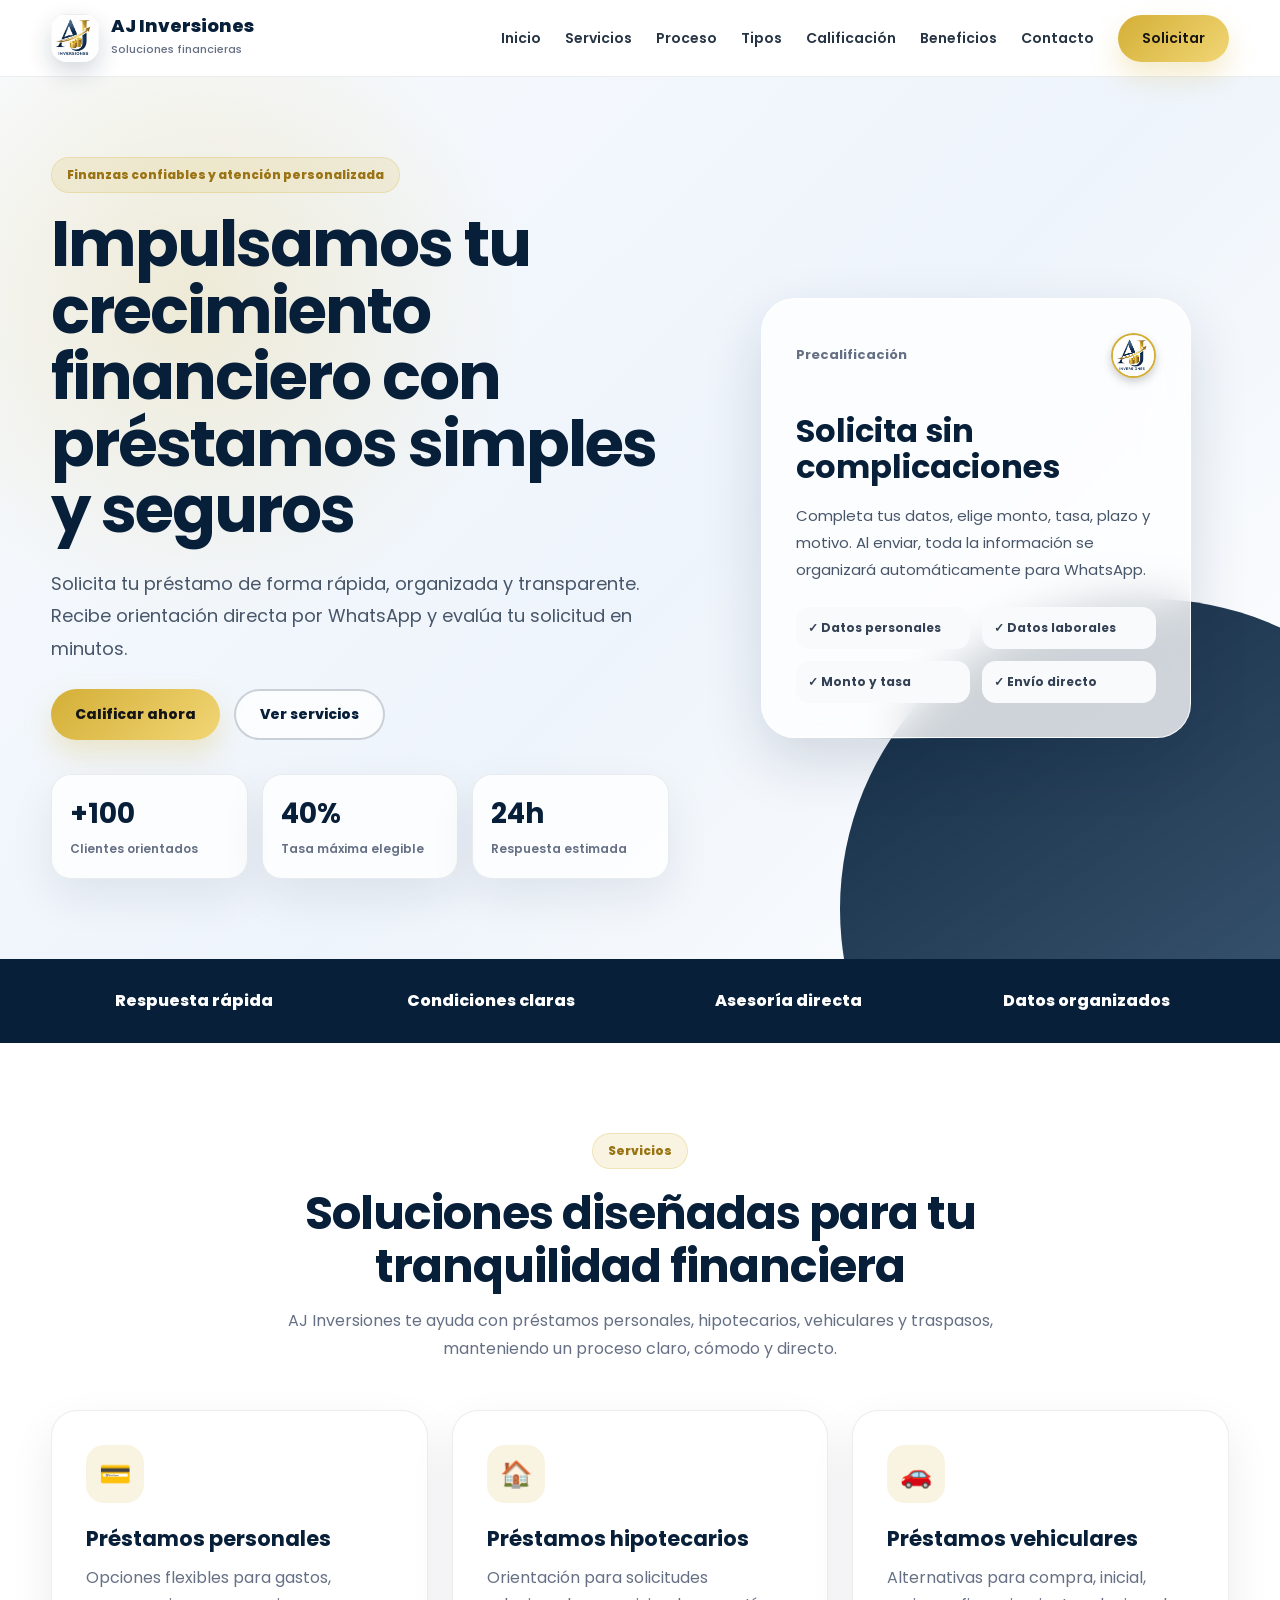
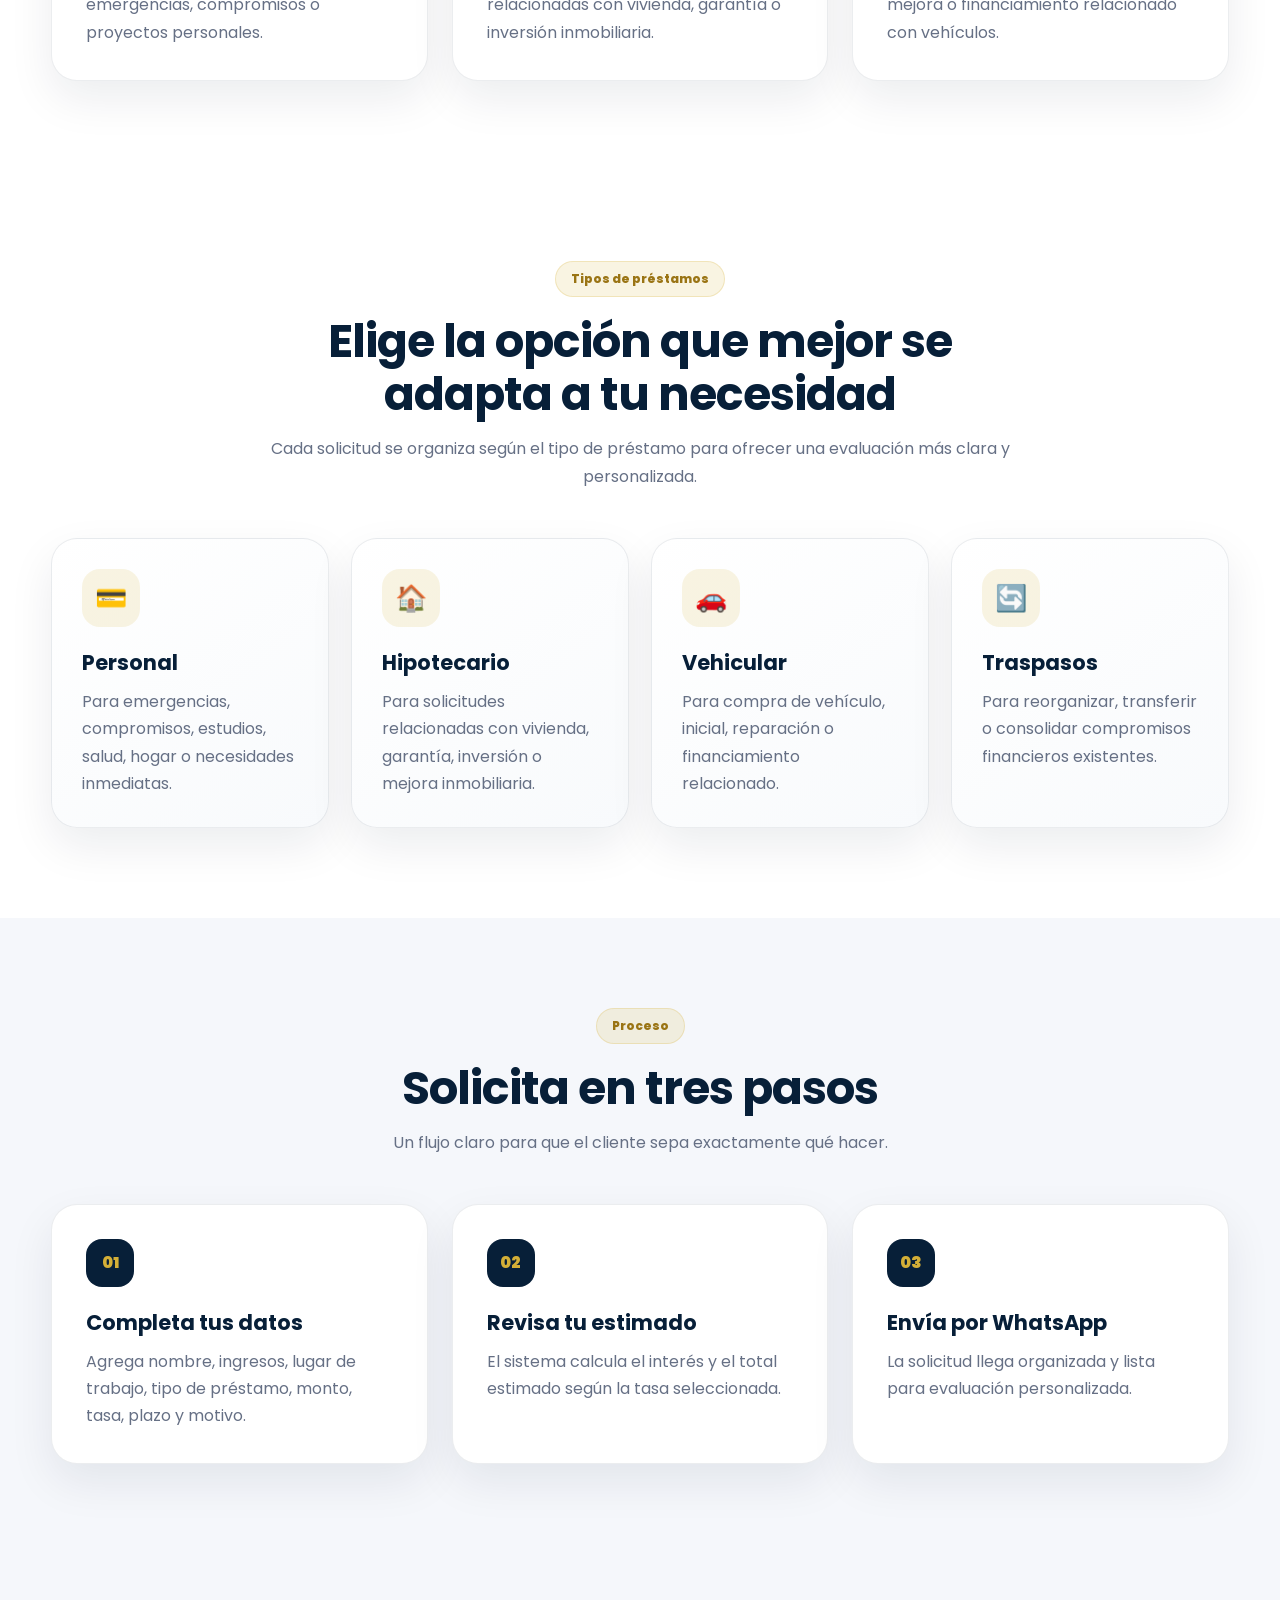
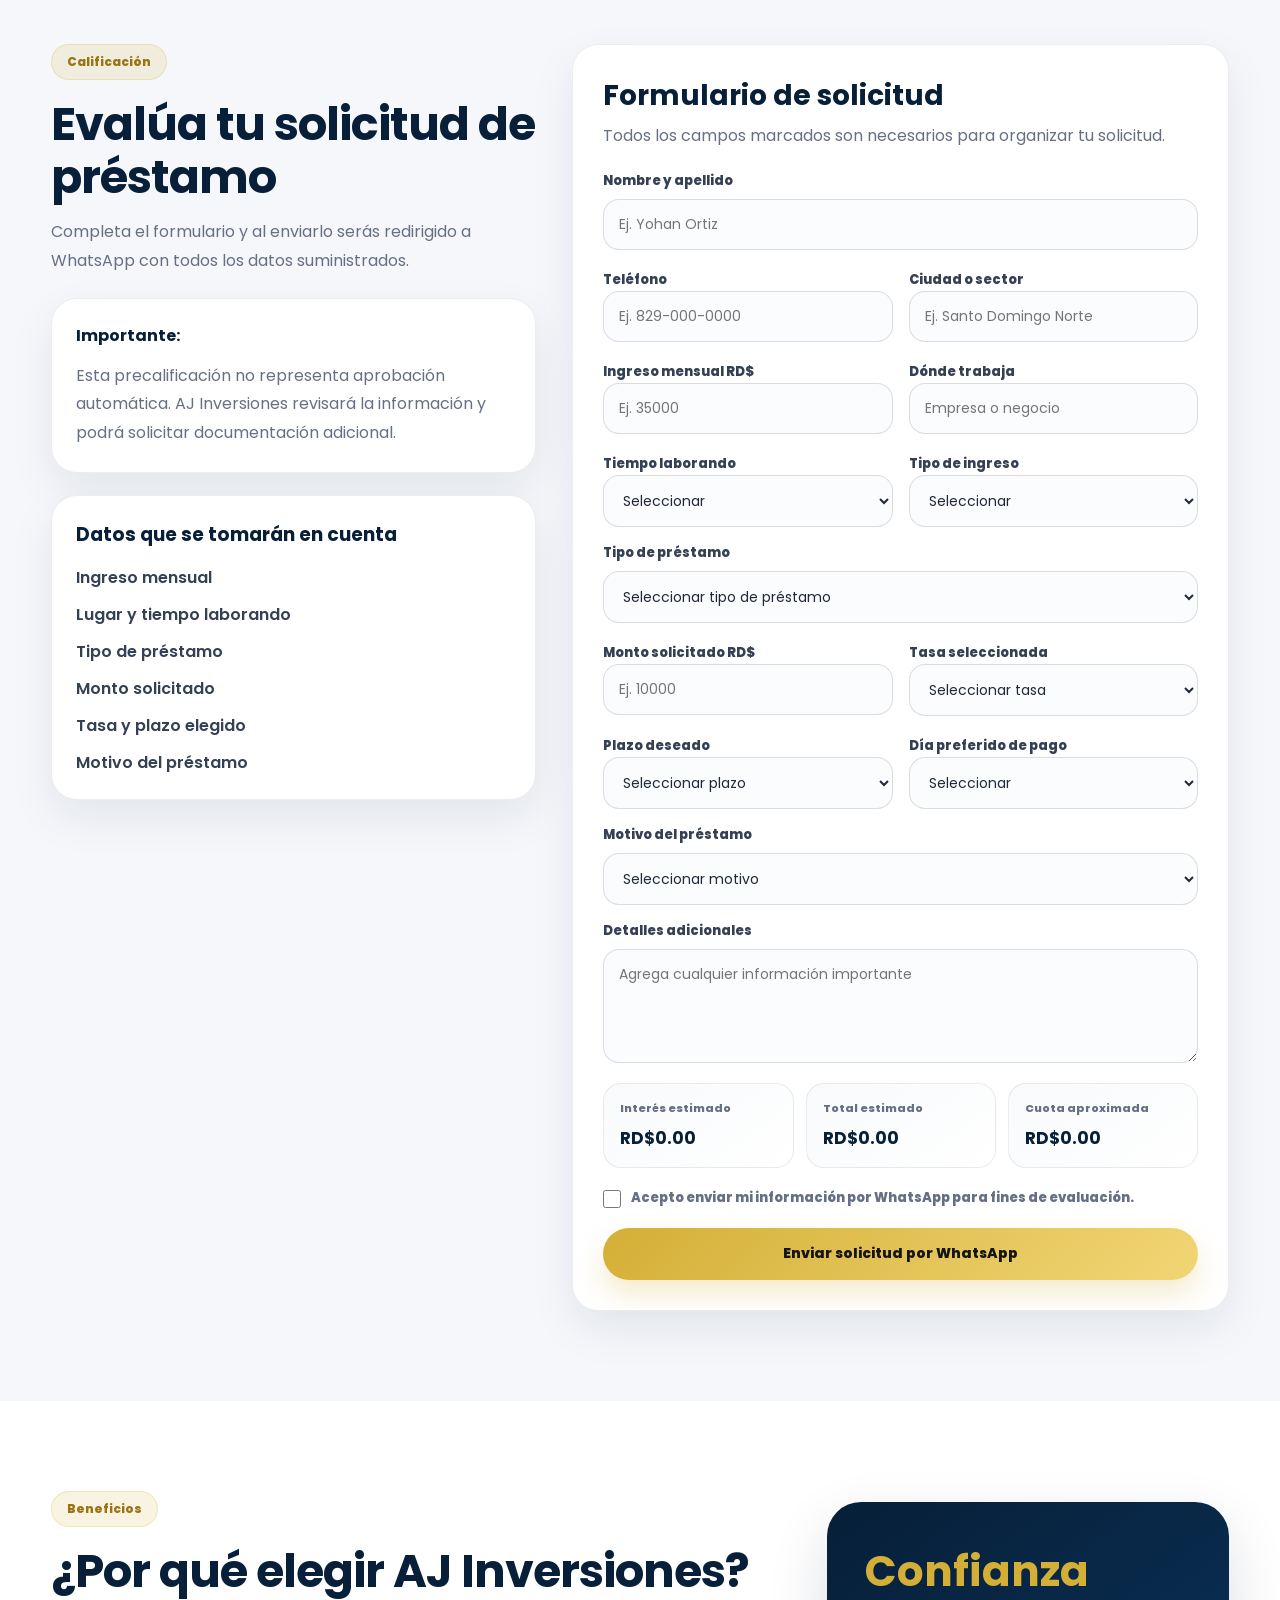
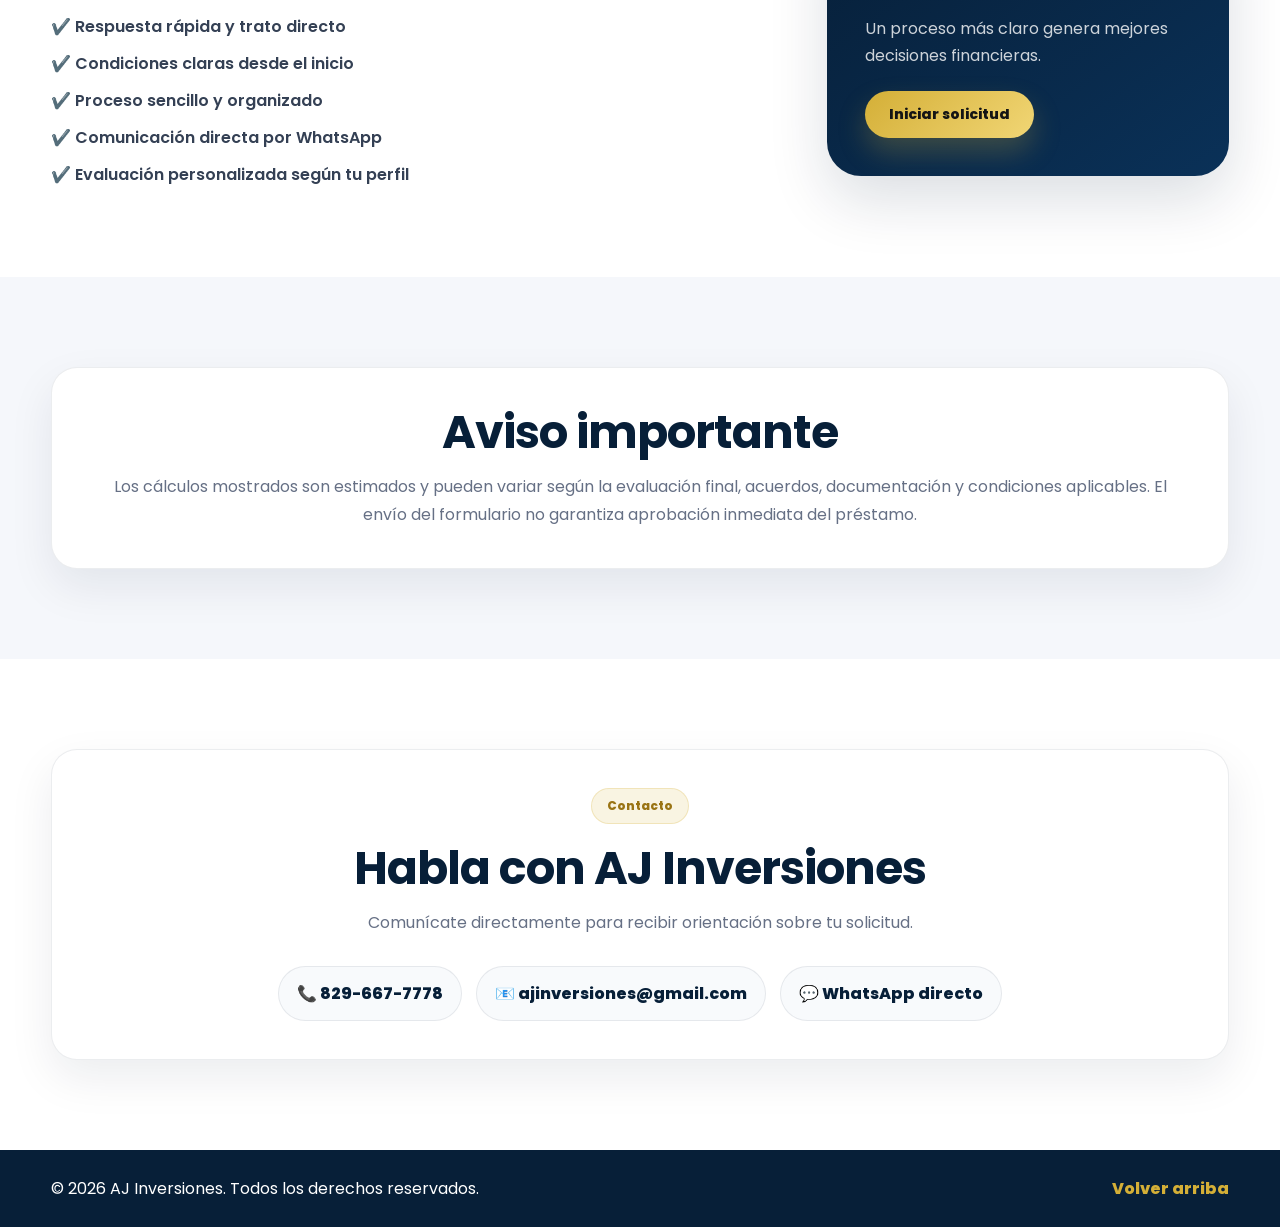
==== commit 28bb663d: "Version final AJ" ====
--- a/index.html
+++ b/index.html
@@ -217,7 +217,7 @@
 
           <div class="form-row">
             <label for="fullName">Nombre y apellido</label>
-            <input type="text" id="fullName" name="fullName" placeholder="Ej. José Pérez" required>
+            <input type="text" id="fullName" name="fullName" placeholder="Ej. Yohan Ortiz" required>
           </div>
 
           <div class="form-row two">
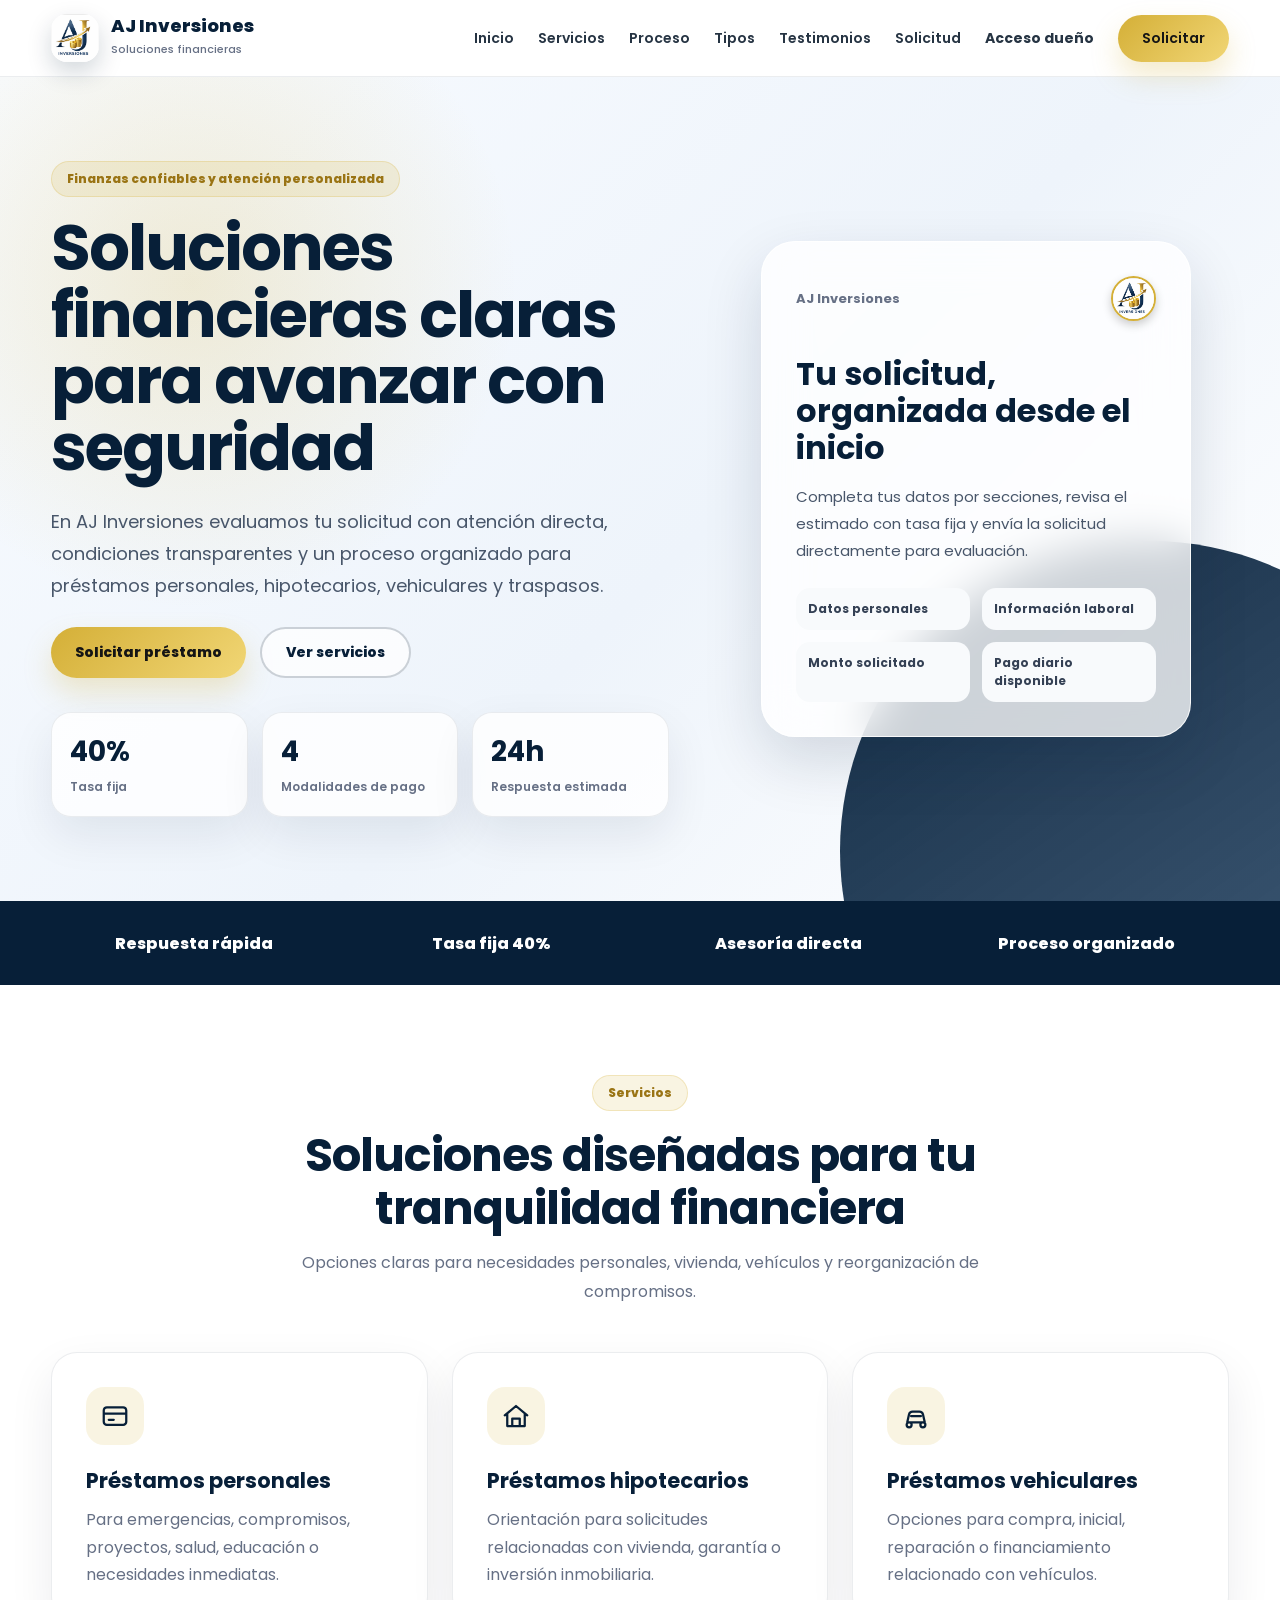
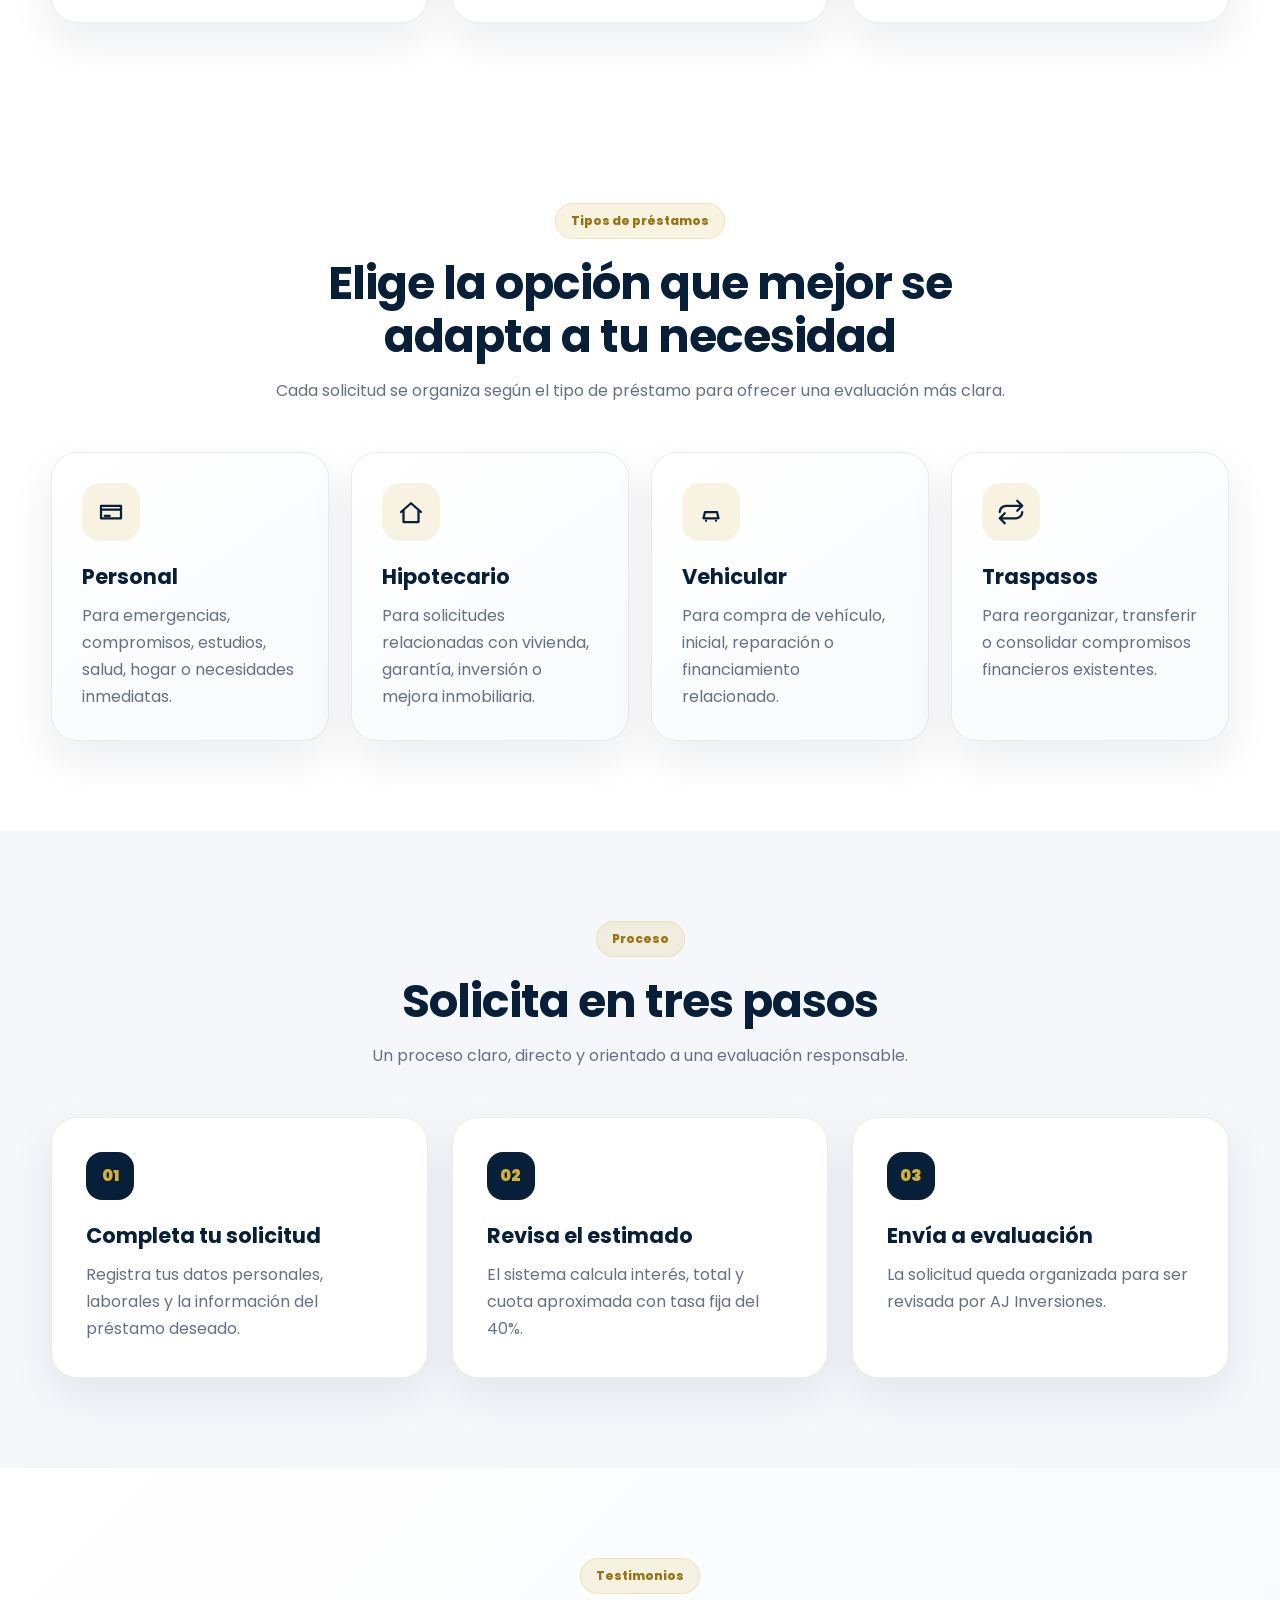
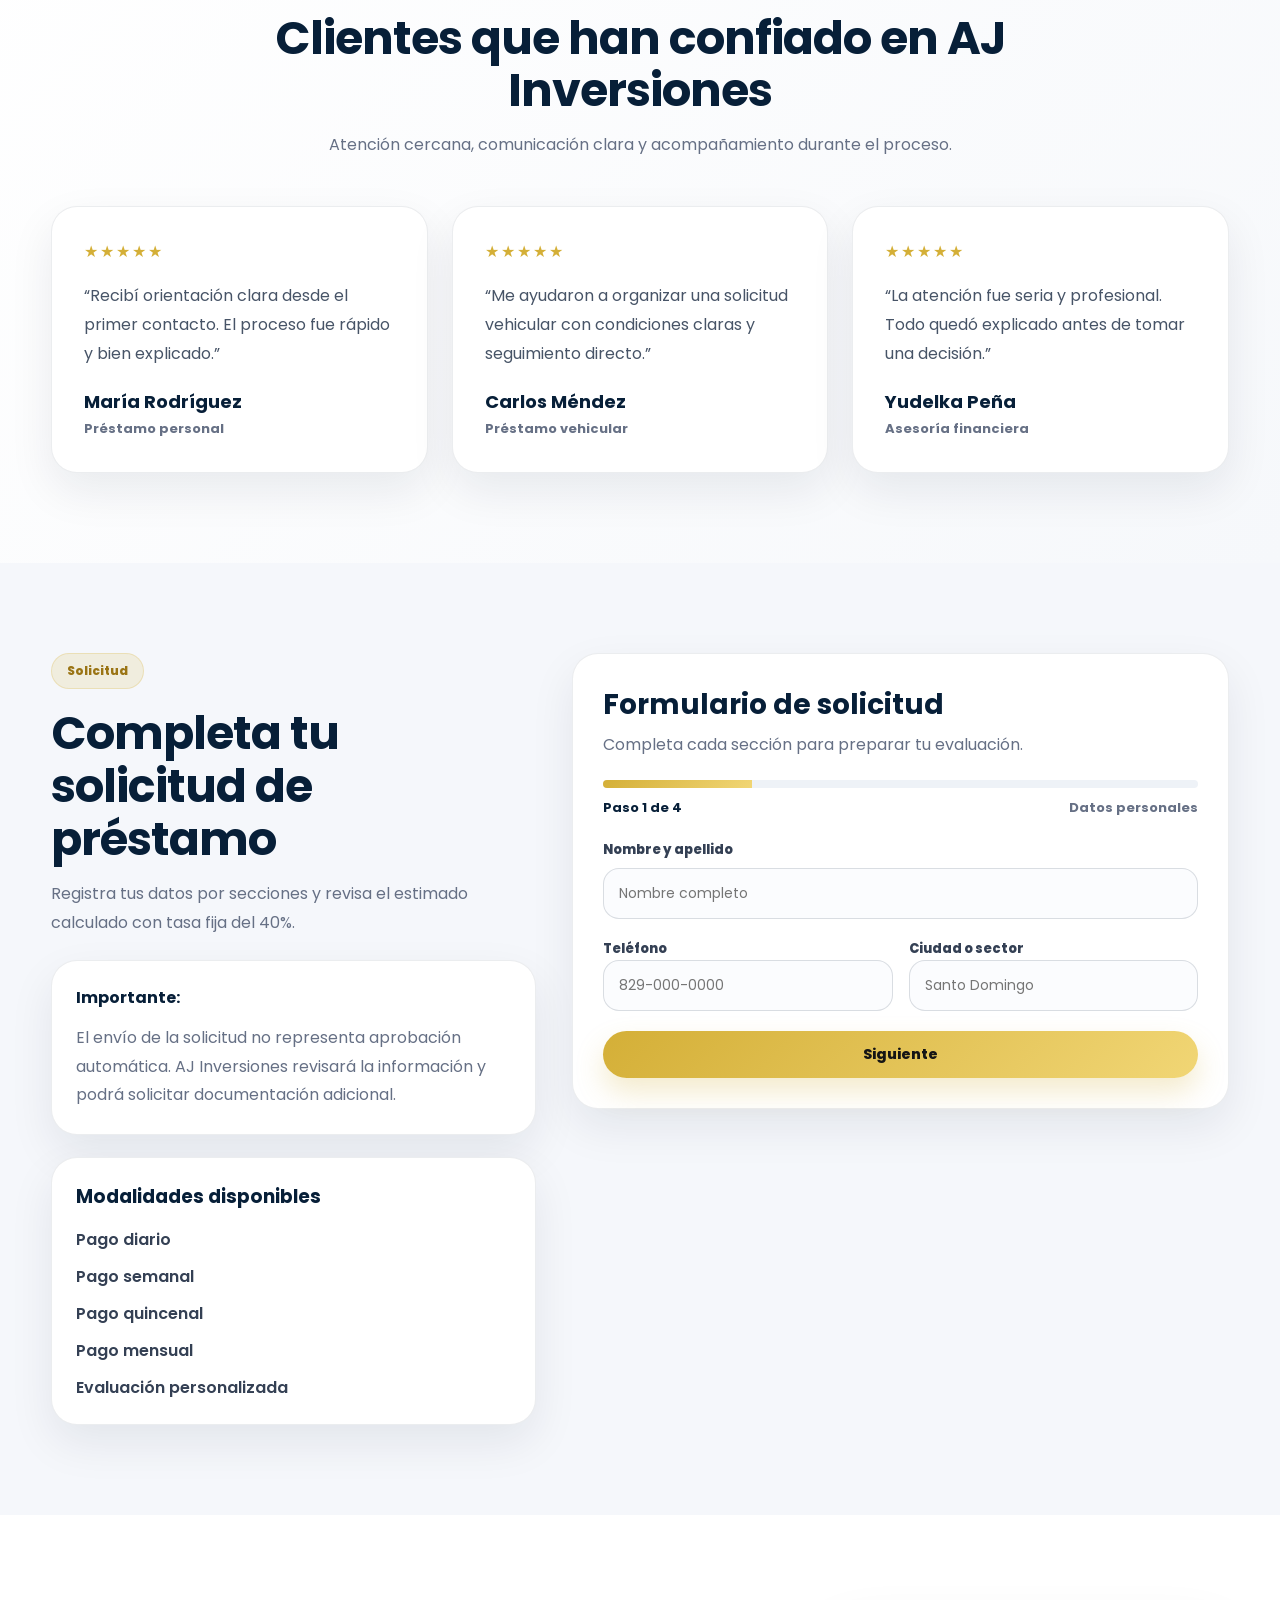
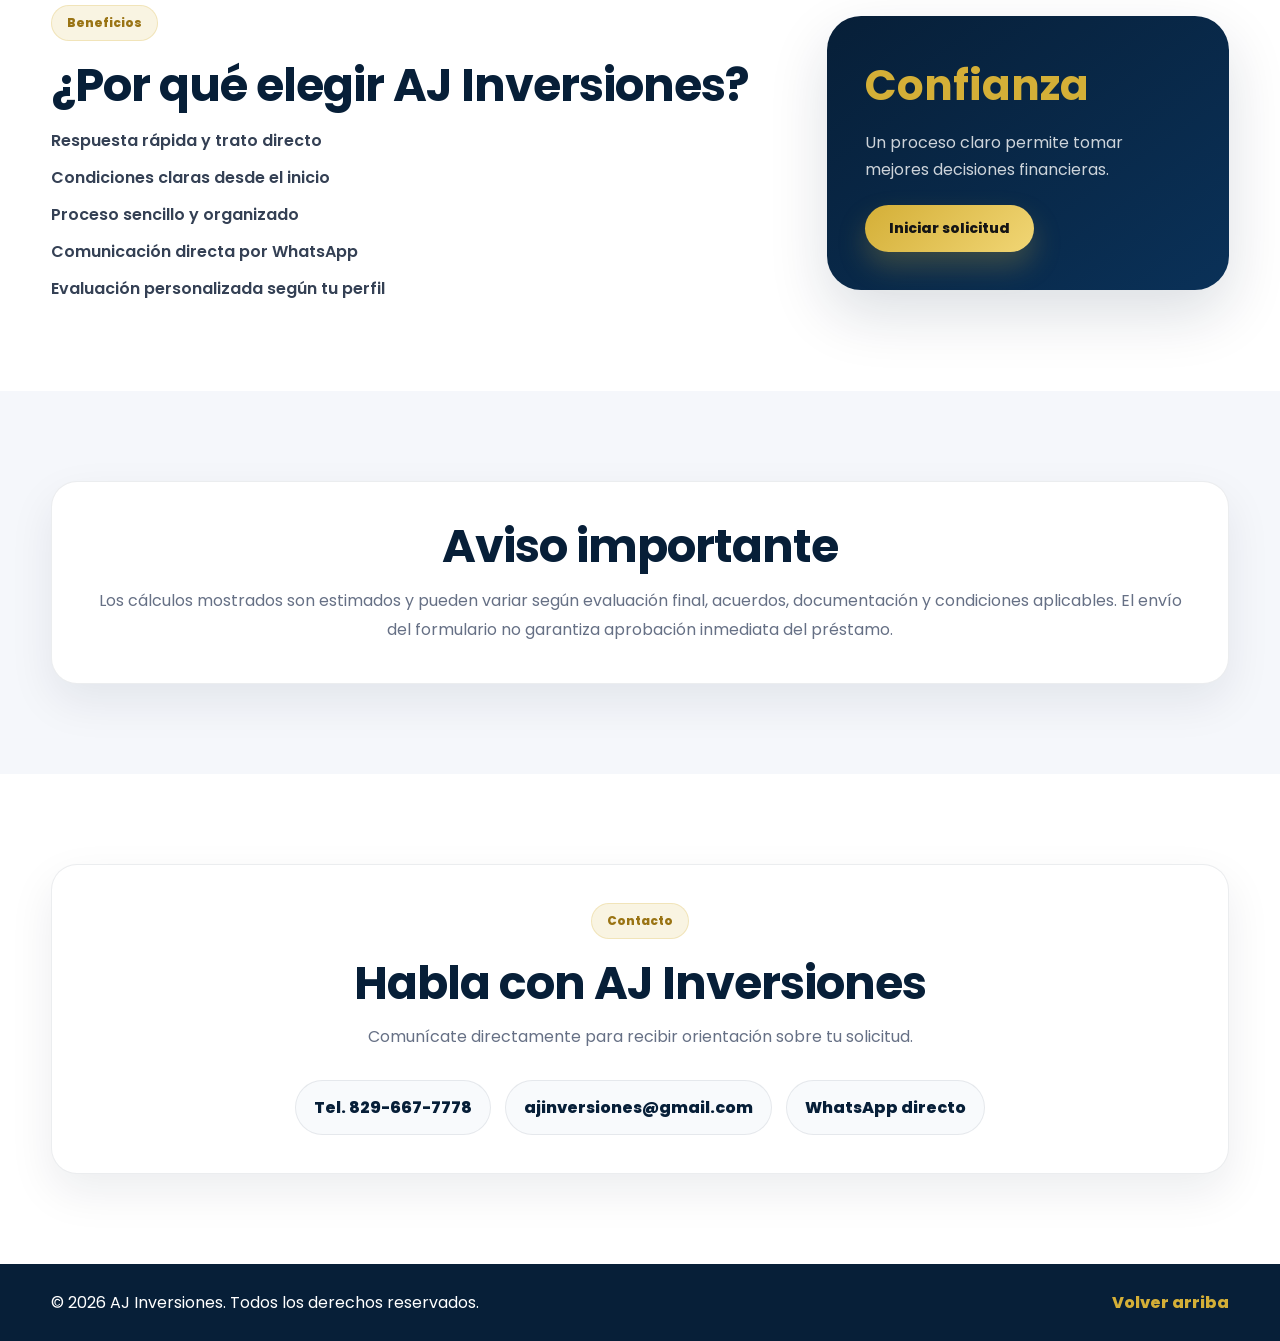
==== commit 72c8ff2a: "Version profesional AJ Inversiones" ====
--- a/index.html
+++ b/index.html
@@ -21,23 +21,17 @@
           <small>Soluciones financieras</small>
         </div>
       </a>
-
       <nav class="menu" id="menu">
         <a href="#inicio">Inicio</a>
         <a href="#servicios">Servicios</a>
         <a href="#pasos">Proceso</a>
         <a href="#tipos">Tipos</a>
-        <a href="#calificacion">Calificación</a>
-        <a href="#beneficios">Beneficios</a>
-        <a href="#contacto">Contacto</a>
+        <a href="#testimonios">Testimonios</a>
+        <a href="#calificacion">Solicitud</a>
+        <button class="owner-link" id="openOwnerLogin" type="button">Acceso dueño</button>
         <a href="#calificacion" class="btn-main">Solicitar</a>
       </nav>
-
-      <button class="hamburger" id="hamburger" aria-label="Abrir menú" type="button">
-        <span></span>
-        <span></span>
-        <span></span>
-      </button>
+      <button class="hamburger" id="hamburger" aria-label="Abrir menú" type="button"><span></span><span></span><span></span></button>
     </div>
   </header>
 
@@ -47,41 +41,25 @@
       <div class="container hero-grid">
         <div class="hero-text reveal">
           <span class="badge">Finanzas confiables y atención personalizada</span>
-          <h1>Impulsamos tu crecimiento financiero con préstamos simples y seguros</h1>
-          <p>Solicita tu préstamo de forma rápida, organizada y transparente. Recibe orientación directa por WhatsApp y evalúa tu solicitud en minutos.</p>
+          <h1>Soluciones financieras claras para avanzar con seguridad</h1>
+          <p>En AJ Inversiones evaluamos tu solicitud con atención directa, condiciones transparentes y un proceso organizado para préstamos personales, hipotecarios, vehiculares y traspasos.</p>
           <div class="hero-buttons">
-            <a href="#calificacion" class="btn-main">Calificar ahora</a>
+            <a href="#calificacion" class="btn-main">Solicitar préstamo</a>
             <a href="#servicios" class="btn-outline">Ver servicios</a>
           </div>
           <div class="hero-stats">
-            <div>
-              <strong>+100</strong>
-              <span>Clientes orientados</span>
-            </div>
-            <div>
-              <strong>40%</strong>
-              <span>Tasa máxima elegible</span>
-            </div>
-            <div>
-              <strong>24h</strong>
-              <span>Respuesta estimada</span>
-            </div>
+            <div><strong>40%</strong><span>Tasa fija</span></div>
+            <div><strong>4</strong><span>Modalidades de pago</span></div>
+            <div><strong>24h</strong><span>Respuesta estimada</span></div>
           </div>
         </div>
-
         <div class="hero-card reveal">
           <div class="glass-card">
-            <div class="card-top">
-              <span>Precalificación</span>
-              <img src="img/Inversiones.jpeg" alt="AJ Inversiones" class="card-logo">
-            </div>
-            <h2>Solicita sin complicaciones</h2>
-            <p>Completa tus datos, elige monto, tasa, plazo y motivo. Al enviar, toda la información se organizará automáticamente para WhatsApp.</p>
+            <div class="card-top"><span>AJ Inversiones</span><img src="img/Inversiones.jpeg" alt="AJ Inversiones" class="card-logo"></div>
+            <h2>Tu solicitud, organizada desde el inicio</h2>
+            <p>Completa tus datos por secciones, revisa el estimado con tasa fija y envía la solicitud directamente para evaluación.</p>
             <div class="mini-list">
-              <span>✓ Datos personales</span>
-              <span>✓ Datos laborales</span>
-              <span>✓ Monto y tasa</span>
-              <span>✓ Envío directo</span>
+              <span>Datos personales</span><span>Información laboral</span><span>Monto solicitado</span><span>Pago diario disponible</span>
             </div>
           </div>
         </div>
@@ -89,99 +67,50 @@
     </section>
 
     <section class="trust-strip">
-      <div class="container trust-grid">
-        <div>Respuesta rápida</div>
-        <div>Condiciones claras</div>
-        <div>Asesoría directa</div>
-        <div>Datos organizados</div>
-      </div>
+      <div class="container trust-grid"><div>Respuesta rápida</div><div>Tasa fija 40%</div><div>Asesoría directa</div><div>Proceso organizado</div></div>
     </section>
 
     <section class="services section" id="servicios">
       <div class="container">
-        <div class="section-head reveal">
-          <span class="eyebrow">Servicios</span>
-          <h2>Soluciones diseñadas para tu tranquilidad financiera</h2>
-          <p>AJ Inversiones te ayuda con préstamos personales, hipotecarios, vehiculares y traspasos, manteniendo un proceso claro, cómodo y directo.</p>
-        </div>
-
+        <div class="section-head reveal"><span class="eyebrow">Servicios</span><h2>Soluciones diseñadas para tu tranquilidad financiera</h2><p>Opciones claras para necesidades personales, vivienda, vehículos y reorganización de compromisos.</p></div>
         <div class="cards">
-          <article class="card reveal">
-            <div class="icon">💳</div>
-            <h3>Préstamos personales</h3>
-            <p>Opciones flexibles para gastos, emergencias, compromisos o proyectos personales.</p>
-          </article>
-          <article class="card reveal">
-            <div class="icon">🏠</div>
-            <h3>Préstamos hipotecarios</h3>
-            <p>Orientación para solicitudes relacionadas con vivienda, garantía o inversión inmobiliaria.</p>
-          </article>
-          <article class="card reveal">
-            <div class="icon">🚗</div>
-            <h3>Préstamos vehiculares</h3>
-            <p>Alternativas para compra, inicial, mejora o financiamiento relacionado con vehículos.</p>
-          </article>
+          <article class="card reveal"><div class="icon"><svg viewBox="0 0 24 24"><path d="M3 7.5A2.5 2.5 0 0 1 5.5 5h13A2.5 2.5 0 0 1 21 7.5v9a2.5 2.5 0 0 1-2.5 2.5h-13A2.5 2.5 0 0 1 3 16.5v-9Zm0 2.5h18M7 15h4"/></svg></div><h3>Préstamos personales</h3><p>Para emergencias, compromisos, proyectos, salud, educación o necesidades inmediatas.</p></article>
+          <article class="card reveal"><div class="icon"><svg viewBox="0 0 24 24"><path d="M3 11.5 12 4l9 7.5M5 10.5V20h14v-9.5M9 20v-6h6v6"/></svg></div><h3>Préstamos hipotecarios</h3><p>Orientación para solicitudes relacionadas con vivienda, garantía o inversión inmobiliaria.</p></article>
+          <article class="card reveal"><div class="icon"><svg viewBox="0 0 24 24"><path d="M5 17h14M6.5 17a2 2 0 1 0 0 4 2 2 0 0 0 0-4Zm11 0a2 2 0 1 0 0 4 2 2 0 0 0 0-4ZM5 17l1.4-6.2A3 3 0 0 1 9.3 8.5h5.4a3 3 0 0 1 2.9 2.3L19 17M8 12h8"/></svg></div><h3>Préstamos vehiculares</h3><p>Opciones para compra, inicial, reparación o financiamiento relacionado con vehículos.</p></article>
         </div>
       </div>
     </section>
 
     <section class="loan-types section" id="tipos">
       <div class="container">
-        <div class="section-head reveal">
-          <span class="eyebrow">Tipos de préstamos</span>
-          <h2>Elige la opción que mejor se adapta a tu necesidad</h2>
-          <p>Cada solicitud se organiza según el tipo de préstamo para ofrecer una evaluación más clara y personalizada.</p>
-        </div>
-
+        <div class="section-head reveal"><span class="eyebrow">Tipos de préstamos</span><h2>Elige la opción que mejor se adapta a tu necesidad</h2><p>Cada solicitud se organiza según el tipo de préstamo para ofrecer una evaluación más clara.</p></div>
         <div class="loan-type-grid">
-          <article class="loan-type-card reveal">
-            <div class="icon">💳</div>
-            <h3>Personal</h3>
-            <p>Para emergencias, compromisos, estudios, salud, hogar o necesidades inmediatas.</p>
-          </article>
-          <article class="loan-type-card reveal">
-            <div class="icon">🏠</div>
-            <h3>Hipotecario</h3>
-            <p>Para solicitudes relacionadas con vivienda, garantía, inversión o mejora inmobiliaria.</p>
-          </article>
-          <article class="loan-type-card reveal">
-            <div class="icon">🚗</div>
-            <h3>Vehicular</h3>
-            <p>Para compra de vehículo, inicial, reparación o financiamiento relacionado.</p>
-          </article>
-          <article class="loan-type-card reveal">
-            <div class="icon">🔄</div>
-            <h3>Traspasos</h3>
-            <p>Para reorganizar, transferir o consolidar compromisos financieros existentes.</p>
-          </article>
+          <article class="loan-type-card reveal"><div class="icon"><svg viewBox="0 0 24 24"><path d="M4 7h16v10H4zM4 10h16M7 15h4"/></svg></div><h3>Personal</h3><p>Para emergencias, compromisos, estudios, salud, hogar o necesidades inmediatas.</p></article>
+          <article class="loan-type-card reveal"><div class="icon"><svg viewBox="0 0 24 24"><path d="M4 12 12 5l8 7M6 10.5V20h12v-9.5"/></svg></div><h3>Hipotecario</h3><p>Para solicitudes relacionadas con vivienda, garantía, inversión o mejora inmobiliaria.</p></article>
+          <article class="loan-type-card reveal"><div class="icon"><svg viewBox="0 0 24 24"><path d="M7 17h10M6 17l1.2-5h9.6L18 17M8 19h.01M16 19h.01"/></svg></div><h3>Vehicular</h3><p>Para compra de vehículo, inicial, reparación o financiamiento relacionado.</p></article>
+          <article class="loan-type-card reveal"><div class="icon"><svg viewBox="0 0 24 24"><path d="M17 3l4 4-4 4M21 7H8a5 5 0 0 0-5 5M7 21l-4-4 4-4M3 17h13a5 5 0 0 0 5-5"/></svg></div><h3>Traspasos</h3><p>Para reorganizar, transferir o consolidar compromisos financieros existentes.</p></article>
         </div>
       </div>
     </section>
 
     <section class="steps section" id="pasos">
       <div class="container">
-        <div class="section-head reveal">
-          <span class="eyebrow">Proceso</span>
-          <h2>Solicita en tres pasos</h2>
-          <p>Un flujo claro para que el cliente sepa exactamente qué hacer.</p>
+        <div class="section-head reveal"><span class="eyebrow">Proceso</span><h2>Solicita en tres pasos</h2><p>Un proceso claro, directo y orientado a una evaluación responsable.</p></div>
+        <div class="steps-grid">
+          <div class="step reveal"><span>01</span><h3>Completa tu solicitud</h3><p>Registra tus datos personales, laborales y la información del préstamo deseado.</p></div>
+          <div class="step reveal"><span>02</span><h3>Revisa el estimado</h3><p>El sistema calcula interés, total y cuota aproximada con tasa fija del 40%.</p></div>
+          <div class="step reveal"><span>03</span><h3>Envía a evaluación</h3><p>La solicitud queda organizada para ser revisada por AJ Inversiones.</p></div>
         </div>
+      </div>
+    </section>
 
-        <div class="steps-grid">
-          <div class="step reveal">
-            <span>01</span>
-            <h3>Completa tus datos</h3>
-            <p>Agrega nombre, ingresos, lugar de trabajo, tipo de préstamo, monto, tasa, plazo y motivo.</p>
-          </div>
-          <div class="step reveal">
-            <span>02</span>
-            <h3>Revisa tu estimado</h3>
-            <p>El sistema calcula el interés y el total estimado según la tasa seleccionada.</p>
-          </div>
-          <div class="step reveal">
-            <span>03</span>
-            <h3>Envía por WhatsApp</h3>
-            <p>La solicitud llega organizada y lista para evaluación personalizada.</p>
-          </div>
+    <section class="testimonials section" id="testimonios">
+      <div class="container">
+        <div class="section-head reveal"><span class="eyebrow">Testimonios</span><h2>Clientes que han confiado en AJ Inversiones</h2><p>Atención cercana, comunicación clara y acompañamiento durante el proceso.</p></div>
+        <div class="testimonial-grid">
+          <article class="testimonial-card reveal"><div class="stars">★★★★★</div><p>“Recibí orientación clara desde el primer contacto. El proceso fue rápido y bien explicado.”</p><h3>María Rodríguez</h3><span>Préstamo personal</span></article>
+          <article class="testimonial-card reveal"><div class="stars">★★★★★</div><p>“Me ayudaron a organizar una solicitud vehicular con condiciones claras y seguimiento directo.”</p><h3>Carlos Méndez</h3><span>Préstamo vehicular</span></article>
+          <article class="testimonial-card reveal"><div class="stars">★★★★★</div><p>“La atención fue seria y profesional. Todo quedó explicado antes de tomar una decisión.”</p><h3>Yudelka Peña</h3><span>Asesoría financiera</span></article>
         </div>
       </div>
     </section>
@@ -189,234 +118,77 @@
     <section class="qualification section" id="calificacion">
       <div class="container qualify-grid">
         <div class="qualify-info reveal">
-          <span class="eyebrow">Calificación</span>
-          <h2>Evalúa tu solicitud de préstamo</h2>
-          <p>Completa el formulario y al enviarlo serás redirigido a WhatsApp con todos los datos suministrados.</p>
-          <div class="notice-box">
-            <strong>Importante:</strong>
-            <p>Esta precalificación no representa aprobación automática. AJ Inversiones revisará la información y podrá solicitar documentación adicional.</p>
-          </div>
-          <div class="requirements">
-            <h3>Datos que se tomarán en cuenta</h3>
-            <ul>
-              <li>Ingreso mensual</li>
-              <li>Lugar y tiempo laborando</li>
-              <li>Tipo de préstamo</li>
-              <li>Monto solicitado</li>
-              <li>Tasa y plazo elegido</li>
-              <li>Motivo del préstamo</li>
-            </ul>
-          </div>
+          <span class="eyebrow">Solicitud</span>
+          <h2>Completa tu solicitud de préstamo</h2>
+          <p>Registra tus datos por secciones y revisa el estimado calculado con tasa fija del 40%.</p>
+          <div class="notice-box"><strong>Importante:</strong><p>El envío de la solicitud no representa aprobación automática. AJ Inversiones revisará la información y podrá solicitar documentación adicional.</p></div>
+          <div class="requirements"><h3>Modalidades disponibles</h3><ul><li>Pago diario</li><li>Pago semanal</li><li>Pago quincenal</li><li>Pago mensual</li><li>Evaluación personalizada</li></ul></div>
         </div>
+        <form class="loan-form reveal" id="loanForm">
+          <div class="form-title"><h3>Formulario de solicitud</h3><p>Completa cada sección para preparar tu evaluación.</p></div>
+          <div class="form-progress"><div class="progress-line"><span id="progressBar"></span></div><div class="progress-label"><strong id="stepNumber">Paso 1 de 4</strong><span id="stepText">Datos personales</span></div></div>
 
-        <form class="loan-form reveal" id="loanForm">
-          <div class="form-title">
-            <h3>Formulario de solicitud</h3>
-            <p>Todos los campos marcados son necesarios para organizar tu solicitud.</p>
+          <div class="form-step active" data-title="Datos personales">
+            <div class="form-row"><label for="fullName">Nombre y apellido</label><input type="text" id="fullName" name="fullName" placeholder="Nombre completo" required></div>
+            <div class="form-row two"><div><label for="phone">Teléfono</label><input type="tel" id="phone" name="phone" placeholder="829-000-0000" required></div><div><label for="city">Ciudad o sector</label><input type="text" id="city" name="city" placeholder="Santo Domingo" required></div></div>
           </div>
 
-          <div class="form-row">
-            <label for="fullName">Nombre y apellido</label>
-            <input type="text" id="fullName" name="fullName" placeholder="Ej. Yohan Ortiz" required>
+          <div class="form-step" data-title="Información laboral">
+            <div class="form-row two"><div><label for="income">Ingreso mensual RD$</label><input type="number" id="income" name="income" min="0" placeholder="35000" required></div><div><label for="workplace">Dónde trabaja</label><input type="text" id="workplace" name="workplace" placeholder="Empresa o negocio" required></div></div>
+            <div class="form-row two"><div><label for="jobTime">Tiempo laborando</label><select id="jobTime" name="jobTime" required><option value="">Seleccionar</option><option>Menos de 3 meses</option><option>3 a 6 meses</option><option>6 meses a 1 año</option><option>1 a 3 años</option><option>Más de 3 años</option></select></div><div><label for="employmentType">Tipo de ingreso</label><select id="employmentType" name="employmentType" required><option value="">Seleccionar</option><option>Empleado privado</option><option>Empleado público</option><option>Negocio propio</option><option>Independiente</option><option>Otro</option></select></div></div>
           </div>
 
-          <div class="form-row two">
-            <div>
-              <label for="phone">Teléfono</label>
-              <input type="tel" id="phone" name="phone" placeholder="Ej. 829-000-0000" required>
-            </div>
-            <div>
-              <label for="city">Ciudad o sector</label>
-              <input type="text" id="city" name="city" placeholder="Ej. Santo Domingo Norte" required>
-            </div>
+          <div class="form-step" data-title="Datos del préstamo">
+            <div class="form-row"><label for="loanType">Tipo de préstamo</label><select id="loanType" name="loanType" required><option value="">Seleccionar tipo de préstamo</option><option>Préstamo personal</option><option>Préstamo hipotecario</option><option>Préstamo vehicular</option><option>Traspaso</option></select></div>
+            <div class="form-row two"><div><label for="amount">Monto solicitado RD$</label><input type="number" id="amount" name="amount" min="1000" placeholder="10000" required></div><div><label>Tasa fija</label><div class="fixed-rate">40%</div></div></div>
+            <div class="form-row two"><div><label for="term">Plazo deseado</label><select id="term" name="term" required><option value="">Seleccionar plazo</option><option value="1">1 mes</option><option value="2">2 meses</option><option value="3">3 meses</option><option value="4">4 meses</option><option value="5">5 meses</option><option value="6">6 meses</option><option value="12">12 meses</option></select></div><div><label for="paymentFrequency">Forma de pago</label><select id="paymentFrequency" name="paymentFrequency" required><option value="">Seleccionar</option><option value="Diario">Diario</option><option value="Semanal">Semanal</option><option value="Quincenal">Quincenal</option><option value="Mensual">Mensual</option></select></div></div>
+            <div class="form-row two"><div><label for="paymentDay">Día o referencia de pago</label><input type="text" id="paymentDay" name="paymentDay" placeholder="Ej. lunes, 15 y 30, diario" required></div><div><label for="purpose">Motivo del préstamo</label><select id="purpose" name="purpose" required><option value="">Seleccionar motivo</option><option>Emergencia personal</option><option>Salud</option><option>Negocio</option><option>Pago de deuda</option><option>Educación</option><option>Hogar</option><option>Otro</option></select></div></div>
+            <div class="form-row"><label for="details">Detalles adicionales</label><textarea id="details" name="details" rows="4" placeholder="Agrega cualquier información importante"></textarea></div>
           </div>
 
-          <div class="form-row two">
-            <div>
-              <label for="income">Ingreso mensual RD$</label>
-              <input type="number" id="income" name="income" min="0" placeholder="Ej. 35000" required>
-            </div>
-            <div>
-              <label for="workplace">Dónde trabaja</label>
-              <input type="text" id="workplace" name="workplace" placeholder="Empresa o negocio" required>
-            </div>
+          <div class="form-step" data-title="Resumen y envío">
+            <div class="summary-box" id="summaryBox"><div><span>Interés 40%</span><strong id="interestResult">RD$0.00</strong></div><div><span>Total a pagar</span><strong id="totalResult">RD$0.00</strong></div><div><span>Cuota aproximada</span><strong id="feeResult">RD$0.00</strong></div></div>
+            <div class="final-summary" id="finalSummary"></div>
+            <label class="check-row"><input type="checkbox" id="acceptTerms" required><span>Acepto enviar mi información para fines de evaluación por AJ Inversiones.</span></label>
           </div>
 
-          <div class="form-row two">
-            <div>
-              <label for="jobTime">Tiempo laborando</label>
-              <select id="jobTime" name="jobTime" required>
-                <option value="">Seleccionar</option>
-                <option>Menos de 3 meses</option>
-                <option>3 a 6 meses</option>
-                <option>6 meses a 1 año</option>
-                <option>1 a 3 años</option>
-                <option>Más de 3 años</option>
-              </select>
-            </div>
-            <div>
-              <label for="employmentType">Tipo de ingreso</label>
-              <select id="employmentType" name="employmentType" required>
-                <option value="">Seleccionar</option>
-                <option>Empleado privado</option>
-                <option>Empleado público</option>
-                <option>Negocio propio</option>
-                <option>Independiente</option>
-                <option>Otro</option>
-              </select>
-            </div>
-          </div>
-
-          <div class="form-row">
-            <label for="loanType">Tipo de préstamo</label>
-            <select id="loanType" name="loanType" required>
-              <option value="">Seleccionar tipo de préstamo</option>
-              <option>Préstamo personal</option>
-              <option>Préstamo hipotecario</option>
-              <option>Préstamo vehicular</option>
-              <option>Traspaso</option>
-            </select>
-          </div>
-
-          <div class="form-row two">
-            <div>
-              <label for="amount">Monto solicitado RD$</label>
-              <input type="number" id="amount" name="amount" min="1000" placeholder="Ej. 10000" required>
-            </div>
-            <div>
-              <label for="rate">Tasa seleccionada</label>
-              <select id="rate" name="rate" required>
-                <option value="">Seleccionar tasa</option>
-                <option value="40">40%</option>
-                <option value="35">35%</option>
-                <option value="30">30%</option>
-                <option value="25">25%</option>
-                <option value="20">20%</option>
-                <option value="15">15%</option>
-                <option value="10">10%</option>
-                <option value="5">5%</option>
-              </select>
-            </div>
-          </div>
-
-          <div class="form-row two">
-            <div>
-              <label for="term">Plazo deseado</label>
-              <select id="term" name="term" required>
-                <option value="">Seleccionar plazo</option>
-                <option value="1">1 mes</option>
-                <option value="2">2 meses</option>
-                <option value="3">3 meses</option>
-                <option value="4">4 meses</option>
-                <option value="5">5 meses</option>
-                <option value="6">6 meses</option>
-                <option value="12">12 meses</option>
-              </select>
-            </div>
-            <div>
-              <label for="paymentDay">Día preferido de pago</label>
-              <select id="paymentDay" name="paymentDay" required>
-                <option value="">Seleccionar</option>
-                <option>Semanal</option>
-                <option>Quincenal</option>
-                <option>Mensual</option>
-              </select>
-            </div>
-          </div>
-
-          <div class="form-row">
-            <label for="purpose">Motivo del préstamo</label>
-            <select id="purpose" name="purpose" required>
-              <option value="">Seleccionar motivo</option>
-              <option>Emergencia personal</option>
-              <option>Salud</option>
-              <option>Negocio</option>
-              <option>Pago de deuda</option>
-              <option>Educación</option>
-              <option>Hogar</option>
-              <option>Otro</option>
-            </select>
-          </div>
-
-          <div class="form-row">
-            <label for="details">Detalles adicionales</label>
-            <textarea id="details" name="details" rows="4" placeholder="Agrega cualquier información importante"></textarea>
-          </div>
-
-          <div class="summary-box" id="summaryBox">
-            <div>
-              <span>Interés estimado</span>
-              <strong id="interestResult">RD$0.00</strong>
-            </div>
-            <div>
-              <span>Total estimado</span>
-              <strong id="totalResult">RD$0.00</strong>
-            </div>
-            <div>
-              <span>Cuota aproximada</span>
-              <strong id="feeResult">RD$0.00</strong>
-            </div>
-          </div>
-
-          <label class="check-row">
-            <input type="checkbox" id="acceptTerms" required>
-            <span>Acepto enviar mi información por WhatsApp para fines de evaluación.</span>
-          </label>
-
-          <button type="submit" class="btn-main form-btn">Enviar solicitud por WhatsApp</button>
+          <div class="form-actions"><button type="button" class="btn-outline" id="prevStep">Atrás</button><button type="button" class="btn-main" id="nextStep">Siguiente</button><button type="submit" class="btn-main form-btn" id="submitLoan">Enviar solicitud por WhatsApp</button></div>
         </form>
       </div>
     </section>
 
     <section class="benefits section" id="beneficios">
       <div class="container benefits-grid">
-        <div class="reveal">
-          <span class="eyebrow">Beneficios</span>
-          <h2>¿Por qué elegir AJ Inversiones?</h2>
-          <ul>
-            <li>✔️ Respuesta rápida y trato directo</li>
-            <li>✔️ Condiciones claras desde el inicio</li>
-            <li>✔️ Proceso sencillo y organizado</li>
-            <li>✔️ Comunicación directa por WhatsApp</li>
-            <li>✔️ Evaluación personalizada según tu perfil</li>
-          </ul>
-        </div>
-        <div class="benefit-box reveal">
-          <h3>Confianza</h3>
-          <p>Un proceso más claro genera mejores decisiones financieras.</p>
-          <a href="#calificacion" class="btn-main">Iniciar solicitud</a>
-        </div>
+        <div class="reveal"><span class="eyebrow">Beneficios</span><h2>¿Por qué elegir AJ Inversiones?</h2><ul><li>Respuesta rápida y trato directo</li><li>Condiciones claras desde el inicio</li><li>Proceso sencillo y organizado</li><li>Comunicación directa por WhatsApp</li><li>Evaluación personalizada según tu perfil</li></ul></div>
+        <div class="benefit-box reveal"><h3>Confianza</h3><p>Un proceso claro permite tomar mejores decisiones financieras.</p><a href="#calificacion" class="btn-main">Iniciar solicitud</a></div>
       </div>
     </section>
 
-    <section class="legal section">
-      <div class="container legal-card reveal">
-        <h2>Aviso importante</h2>
-        <p>Los cálculos mostrados son estimados y pueden variar según la evaluación final, acuerdos, documentación y condiciones aplicables. El envío del formulario no garantiza aprobación inmediata del préstamo.</p>
-      </div>
-    </section>
+    <section class="legal section"><div class="container legal-card reveal"><h2>Aviso importante</h2><p>Los cálculos mostrados son estimados y pueden variar según evaluación final, acuerdos, documentación y condiciones aplicables. El envío del formulario no garantiza aprobación inmediata del préstamo.</p></div></section>
 
-    <section class="contact section" id="contacto">
-      <div class="container contact-card reveal">
-        <span class="eyebrow">Contacto</span>
-        <h2>Habla con AJ Inversiones</h2>
-        <p>Comunícate directamente para recibir orientación sobre tu solicitud.</p>
-        <div class="contact-items">
-          <a href="tel:8296677778">📞 829-667-7778</a>
-          <a href="mailto:ajinversiones@gmail.com">📧 ajinversiones@gmail.com</a>
-          <a href="https://wa.me/18296677778" target="_blank" rel="noopener">💬 WhatsApp directo</a>
-        </div>
+    <section class="contact section" id="contacto"><div class="container contact-card reveal"><span class="eyebrow">Contacto</span><h2>Habla con AJ Inversiones</h2><p>Comunícate directamente para recibir orientación sobre tu solicitud.</p><div class="contact-items"><a href="tel:8296677778">Tel. 829-667-7778</a><a href="mailto:ajinversiones@gmail.com">ajinversiones@gmail.com</a><a href="https://wa.me/18296677778" target="_blank" rel="noopener">WhatsApp directo</a></div></div></section>
+
+    <section class="owner-panel" id="ownerPanel" aria-hidden="true">
+      <div class="owner-shell">
+        <div class="owner-head"><div><span>Panel del dueño</span><h2>Control de solicitudes y préstamos</h2></div><button class="btn-outline" id="logoutOwner" type="button">Cerrar sesión</button></div>
+        <div class="owner-metrics"><div><span>Total clientes</span><strong id="metricClients">0</strong></div><div><span>Aprobados</span><strong id="metricApproved">0</strong></div><div><span>Activos</span><strong id="metricActive">0</strong></div><div><span>En atraso</span><strong id="metricLate">0</strong></div></div>
+        <div class="owner-tools"><input type="search" id="ownerSearch" placeholder="Buscar cliente, teléfono o estado"><button class="btn-main" id="exportData" type="button">Exportar datos</button></div>
+        <div class="owner-table-wrap"><table class="owner-table"><thead><tr><th>Cliente</th><th>Préstamo</th><th>Pago</th><th>Estado</th><th>Atraso</th><th>Último pago</th><th>Acciones</th></tr></thead><tbody id="clientsTable"></tbody></table></div>
       </div>
     </section>
   </main>
 
-  <footer class="footer">
-    <div class="container footer-grid">
-      <p>© <span id="year"></span> AJ Inversiones. Todos los derechos reservados.</p>
-      <a href="#inicio">Volver arriba</a>
+  <div class="modal" id="ownerModal" aria-hidden="true">
+    <div class="modal-card">
+      <button class="modal-close" id="closeOwnerLogin" type="button">×</button>
+      <img src="img/Inversiones.jpeg" alt="AJ Inversiones">
+      <h2>Acceso del dueño</h2>
+      <p>Ingresa tus credenciales para administrar las solicitudes.</p>
+      <form id="ownerLoginForm"><label for="ownerUser">Usuario</label><input type="text" id="ownerUser" autocomplete="username" required><label for="ownerPassword">Contraseña</label><input type="password" id="ownerPassword" autocomplete="current-password" required><button type="submit" class="btn-main">Entrar al panel</button><span id="loginError"></span></form>
     </div>
-  </footer>
+  </div>
 
+  <footer class="footer"><div class="container footer-grid"><p>© <span id="year"></span> AJ Inversiones. Todos los derechos reservados.</p><a href="#inicio">Volver arriba</a></div></footer>
   <script src="script.js"></script>
 </body>
 </html>
--- a/style.css
+++ b/style.css
@@ -833,3 +833,418 @@
     grid-template-columns:1fr;
   }
 }
+
+.owner-link{
+  border:0;
+  background:transparent;
+  color:#263443;
+  font-size:14px;
+  font-weight:700;
+  cursor:pointer;
+  transition:.25s ease;
+}
+
+.owner-link:hover{
+  color:var(--gold);
+}
+
+.icon svg{
+  width:30px;
+  height:30px;
+  fill:none;
+  stroke:var(--blue);
+  stroke-width:1.8;
+  stroke-linecap:round;
+  stroke-linejoin:round;
+}
+
+.testimonials{
+  background:linear-gradient(135deg,#ffffff 0%,#f6f8fb 100%);
+}
+
+.testimonial-grid{
+  display:grid;
+  grid-template-columns:repeat(3,1fr);
+  gap:24px;
+}
+
+.testimonial-card{
+  background:white;
+  border:1px solid rgba(7,31,56,.08);
+  border-radius:var(--radius);
+  padding:32px;
+  box-shadow:0 18px 45px rgba(7,31,56,.08);
+}
+
+.stars{
+  color:var(--gold);
+  letter-spacing:2px;
+  font-size:16px;
+  margin-bottom:18px;
+}
+
+.testimonial-card p{
+  color:#475467;
+  line-height:1.8;
+  margin-bottom:20px;
+}
+
+.testimonial-card h3{
+  color:var(--blue);
+  font-size:18px;
+}
+
+.testimonial-card span{
+  color:var(--muted);
+  font-size:13px;
+  font-weight:700;
+}
+
+.form-progress{
+  margin-bottom:22px;
+}
+
+.progress-line{
+  width:100%;
+  height:8px;
+  background:#eef2f7;
+  border-radius:999px;
+  overflow:hidden;
+}
+
+.progress-line span{
+  display:block;
+  height:100%;
+  width:25%;
+  background:linear-gradient(135deg,var(--gold),var(--gold-2));
+  transition:.3s ease;
+}
+
+.progress-label{
+  display:flex;
+  justify-content:space-between;
+  gap:12px;
+  color:var(--muted);
+  font-size:13px;
+  font-weight:700;
+  margin-top:10px;
+}
+
+.progress-label strong{
+  color:var(--blue);
+}
+
+.form-step{
+  display:none;
+}
+
+.form-step.active{
+  display:block;
+  animation:fadeUp .28s ease;
+}
+
+.fixed-rate{
+  width:100%;
+  border:1px solid rgba(212,175,55,.45);
+  background:rgba(212,175,55,.12);
+  border-radius:16px;
+  padding:14px 15px;
+  color:var(--blue);
+  font-size:14px;
+  font-weight:900;
+}
+
+.form-actions{
+  display:flex;
+  gap:12px;
+  margin-top:20px;
+}
+
+.form-actions .btn-outline,.form-actions .btn-main{
+  flex:1;
+}
+
+#submitLoan{
+  display:none;
+}
+
+.final-summary{
+  display:grid;
+  gap:10px;
+  padding:18px;
+  border-radius:18px;
+  background:#f8fafc;
+  border:1px solid rgba(7,31,56,.08);
+  margin-bottom:18px;
+}
+
+.final-summary div{
+  display:flex;
+  justify-content:space-between;
+  gap:12px;
+  color:#344054;
+  font-size:13px;
+  font-weight:700;
+}
+
+.final-summary strong{
+  color:var(--blue);
+  text-align:right;
+}
+
+.modal{
+  position:fixed;
+  inset:0;
+  background:rgba(7,31,56,.72);
+  backdrop-filter:blur(12px);
+  display:none;
+  place-items:center;
+  padding:24px;
+  z-index:2000;
+}
+
+.modal.active{
+  display:grid;
+}
+
+.modal-card{
+  position:relative;
+  width:min(100%,430px);
+  background:white;
+  border-radius:30px;
+  padding:34px;
+  box-shadow:0 30px 80px rgba(0,0,0,.28);
+}
+
+.modal-card img{
+  width:64px;
+  height:64px;
+  object-fit:cover;
+  border-radius:20px;
+  box-shadow:0 12px 30px rgba(7,31,56,.18);
+  margin-bottom:18px;
+}
+
+.modal-card h2{
+  color:var(--blue);
+  font-size:28px;
+}
+
+.modal-card p{
+  color:var(--muted);
+  line-height:1.7;
+  margin:8px 0 20px;
+}
+
+.modal-card form{
+  display:grid;
+  gap:12px;
+}
+
+.modal-close{
+  position:absolute;
+  top:18px;
+  right:18px;
+  width:38px;
+  height:38px;
+  border:0;
+  border-radius:50%;
+  background:#f1f5f9;
+  color:var(--blue);
+  font-size:24px;
+  cursor:pointer;
+}
+
+#loginError{
+  min-height:18px;
+  color:#b42318;
+  font-size:13px;
+  font-weight:700;
+}
+
+.owner-panel{
+  display:none;
+  background:#f5f7fb;
+  padding:90px 0;
+}
+
+.owner-panel.active{
+  display:block;
+}
+
+.owner-shell{
+  width:min(94%,1240px);
+  margin:auto;
+  background:white;
+  border:1px solid rgba(7,31,56,.08);
+  border-radius:34px;
+  box-shadow:var(--shadow);
+  padding:30px;
+}
+
+.owner-head{
+  display:flex;
+  justify-content:space-between;
+  align-items:center;
+  gap:20px;
+  margin-bottom:24px;
+}
+
+.owner-head span{
+  color:#9a7414;
+  font-size:12px;
+  font-weight:900;
+  text-transform:uppercase;
+  letter-spacing:.8px;
+}
+
+.owner-head h2{
+  color:var(--blue);
+  font-size:clamp(26px,3vw,40px);
+}
+
+.owner-metrics{
+  display:grid;
+  grid-template-columns:repeat(4,1fr);
+  gap:16px;
+  margin-bottom:22px;
+}
+
+.owner-metrics div{
+  background:linear-gradient(145deg,#f8fafc,#ffffff);
+  border:1px solid rgba(7,31,56,.08);
+  border-radius:22px;
+  padding:20px;
+}
+
+.owner-metrics span{
+  display:block;
+  color:var(--muted);
+  font-size:12px;
+  font-weight:800;
+}
+
+.owner-metrics strong{
+  display:block;
+  color:var(--blue);
+  font-size:32px;
+  margin-top:4px;
+}
+
+.owner-tools{
+  display:grid;
+  grid-template-columns:1fr auto;
+  gap:14px;
+  margin-bottom:20px;
+}
+
+.owner-table-wrap{
+  overflow:auto;
+  border:1px solid rgba(7,31,56,.08);
+  border-radius:24px;
+}
+
+.owner-table{
+  width:100%;
+  min-width:980px;
+  border-collapse:collapse;
+}
+
+.owner-table th,.owner-table td{
+  padding:16px;
+  border-bottom:1px solid rgba(7,31,56,.08);
+  text-align:left;
+  vertical-align:top;
+  font-size:13px;
+}
+
+.owner-table th{
+  background:#f8fafc;
+  color:var(--blue);
+  font-weight:900;
+}
+
+.owner-table td{
+  color:#344054;
+  font-weight:600;
+}
+
+.owner-table small{
+  display:block;
+  color:var(--muted);
+  font-weight:600;
+  margin-top:4px;
+}
+
+.status-select,.late-input{
+  border-radius:12px;
+  padding:10px;
+  min-width:110px;
+}
+
+.action-group{
+  display:flex;
+  gap:8px;
+  flex-wrap:wrap;
+}
+
+.table-btn{
+  border:0;
+  border-radius:999px;
+  padding:9px 12px;
+  font-weight:800;
+  cursor:pointer;
+  color:var(--blue);
+  background:#eef2f7;
+}
+
+.table-btn.gold{
+  background:rgba(212,175,55,.18);
+  color:#7a5a0a;
+}
+
+.table-btn.red{
+  background:#fee4e2;
+  color:#b42318;
+}
+
+.empty-row{
+  text-align:center!important;
+  color:var(--muted)!important;
+  padding:30px!important;
+}
+
+@keyframes fadeUp{
+  from{opacity:0;transform:translateY(10px)}
+  to{opacity:1;transform:translateY(0)}
+}
+
+@media(max-width:980px){
+  .testimonial-grid,.owner-metrics{
+    grid-template-columns:1fr 1fr;
+  }
+
+  .owner-tools{
+    grid-template-columns:1fr;
+  }
+}
+
+@media(max-width:640px){
+  .testimonial-grid,.owner-metrics{
+    grid-template-columns:1fr;
+  }
+
+  .progress-label,.final-summary div,.owner-head{
+    flex-direction:column;
+    align-items:flex-start;
+  }
+
+  .form-actions{
+    flex-direction:column;
+  }
+
+  .modal-card,.owner-shell{
+    padding:24px;
+    border-radius:24px;
+  }
+}
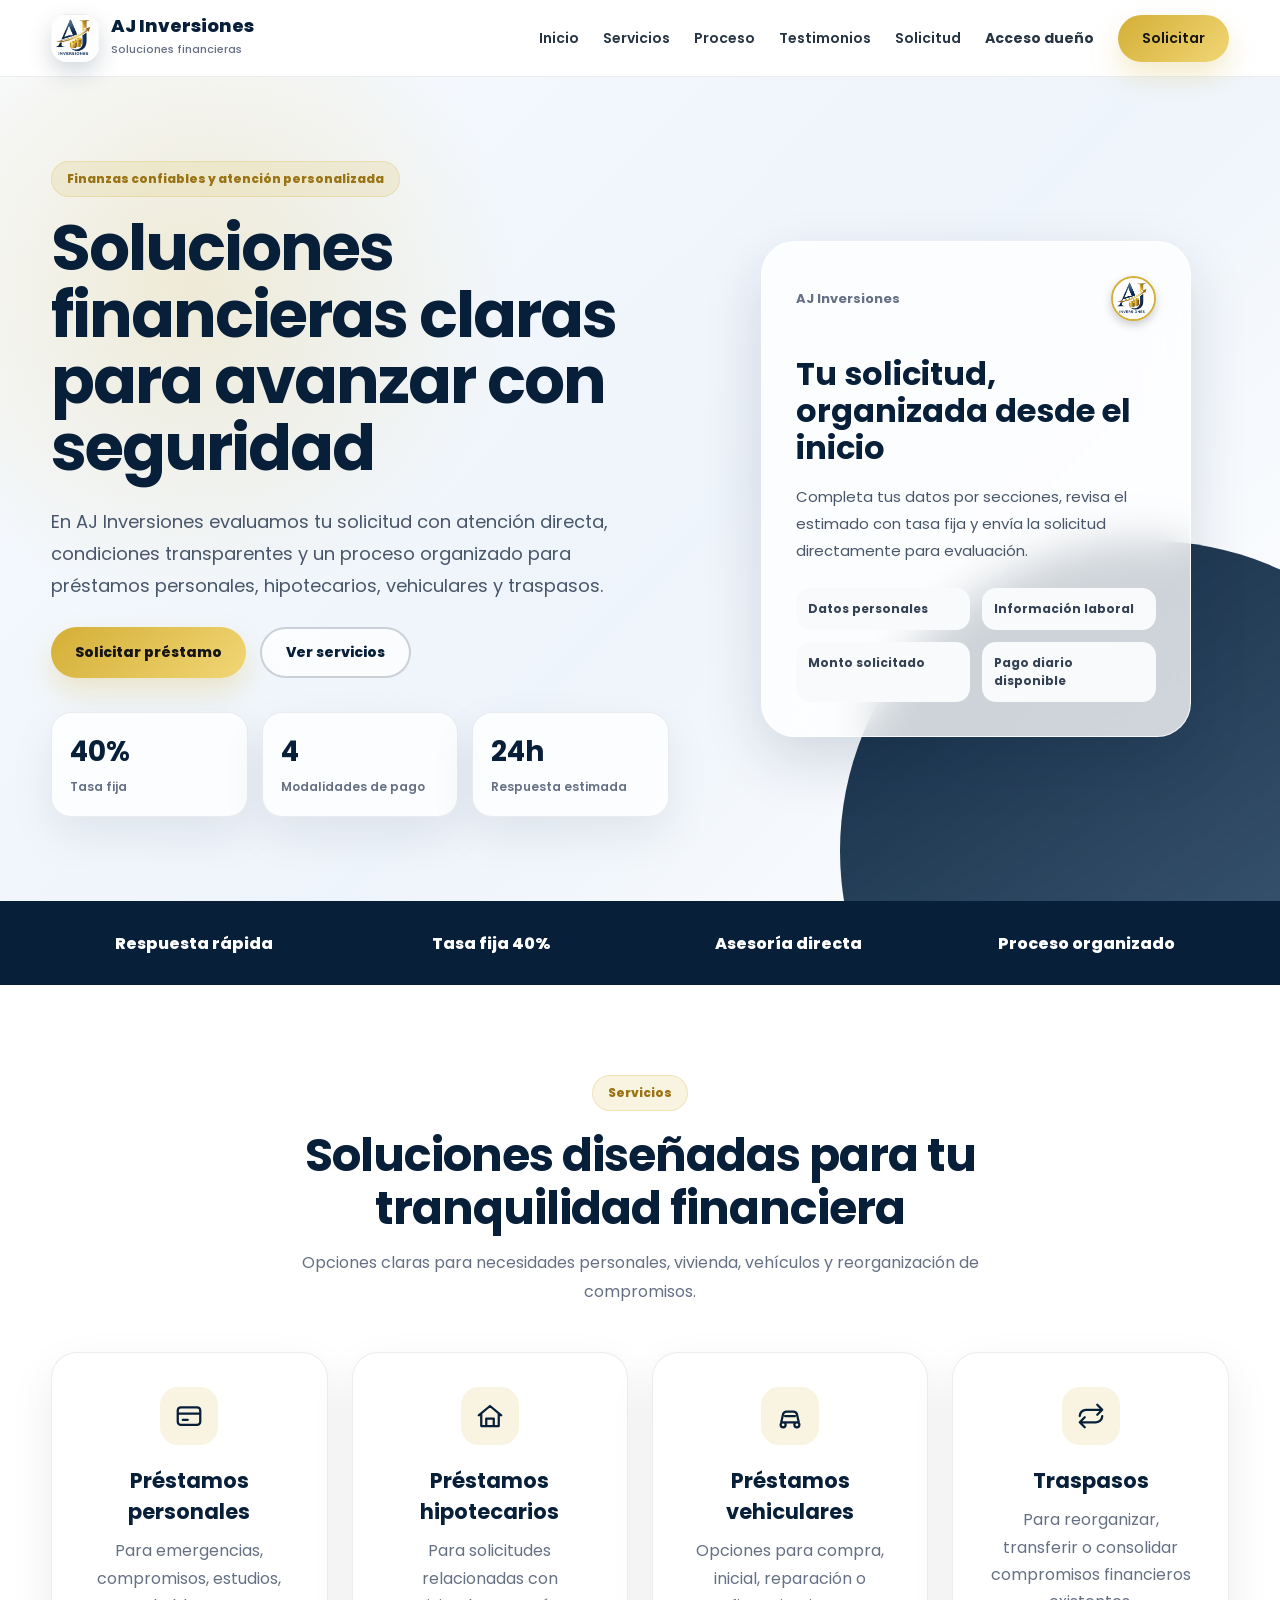
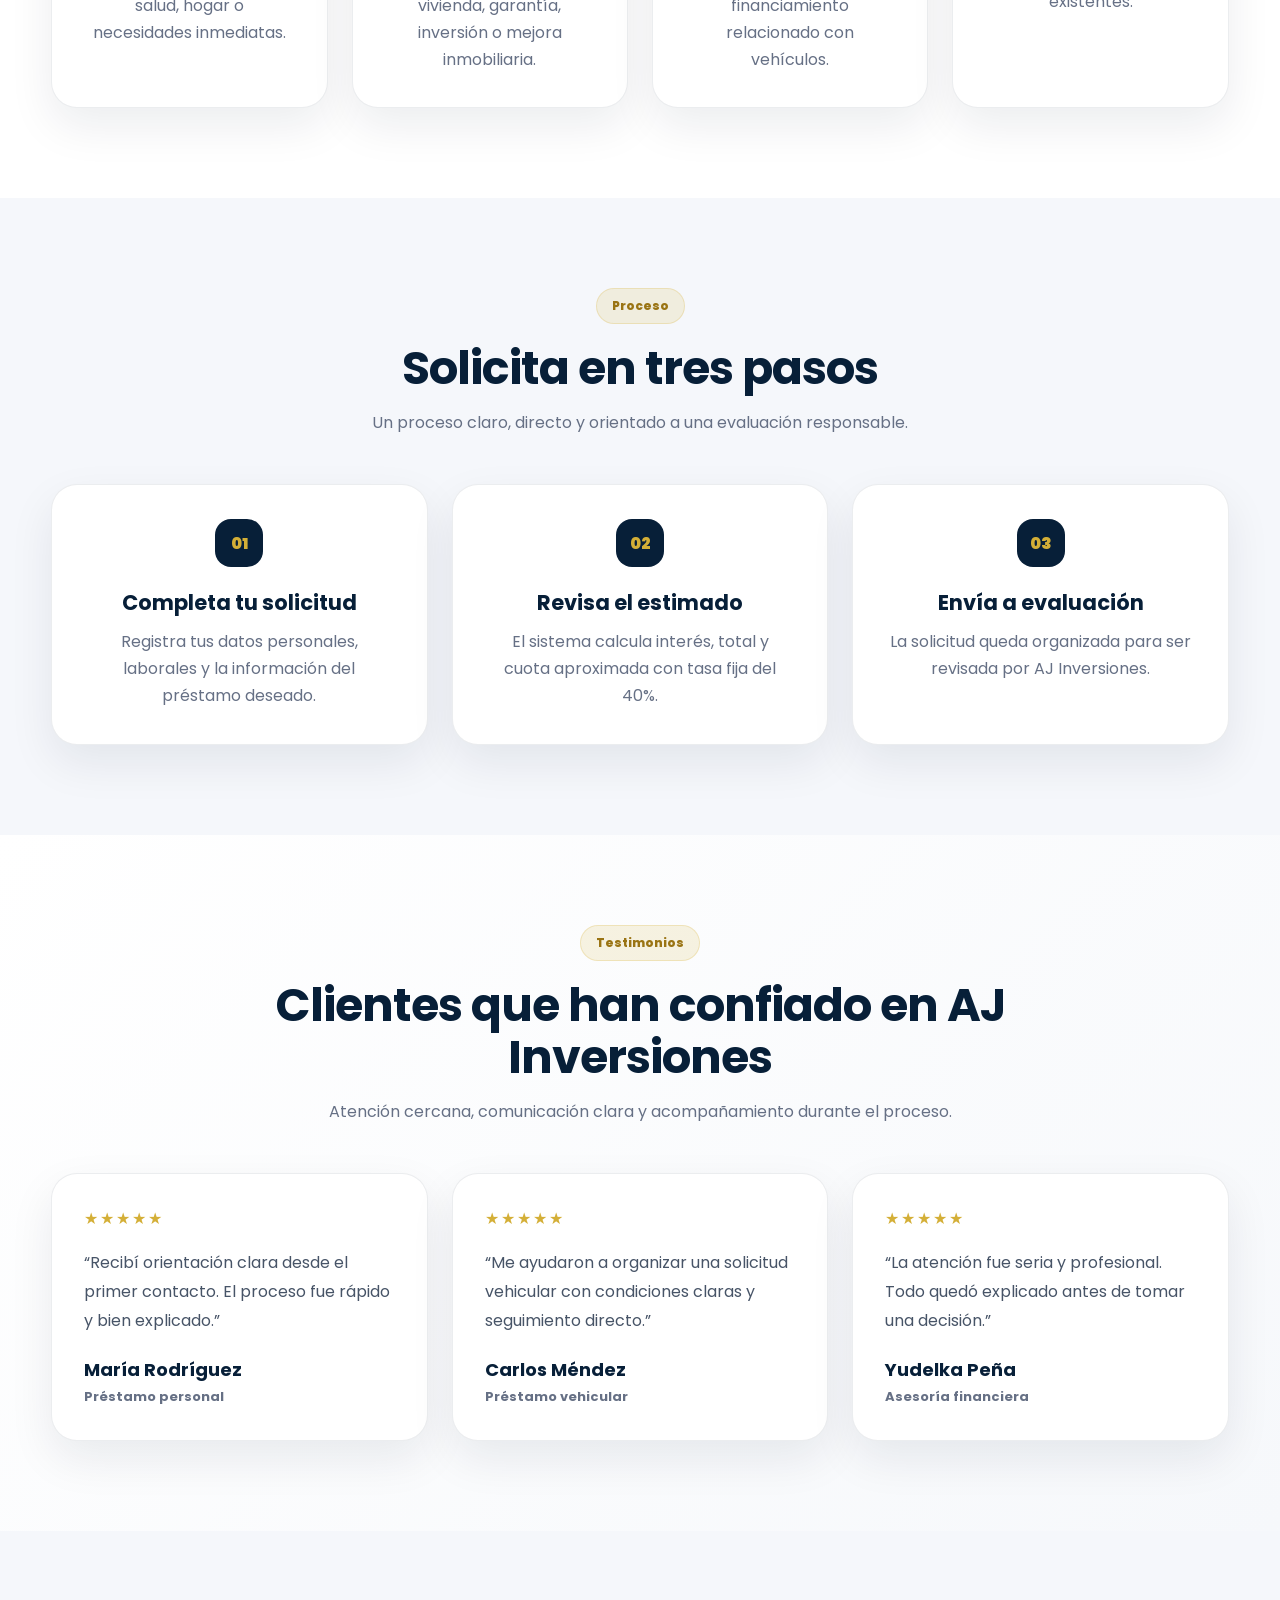
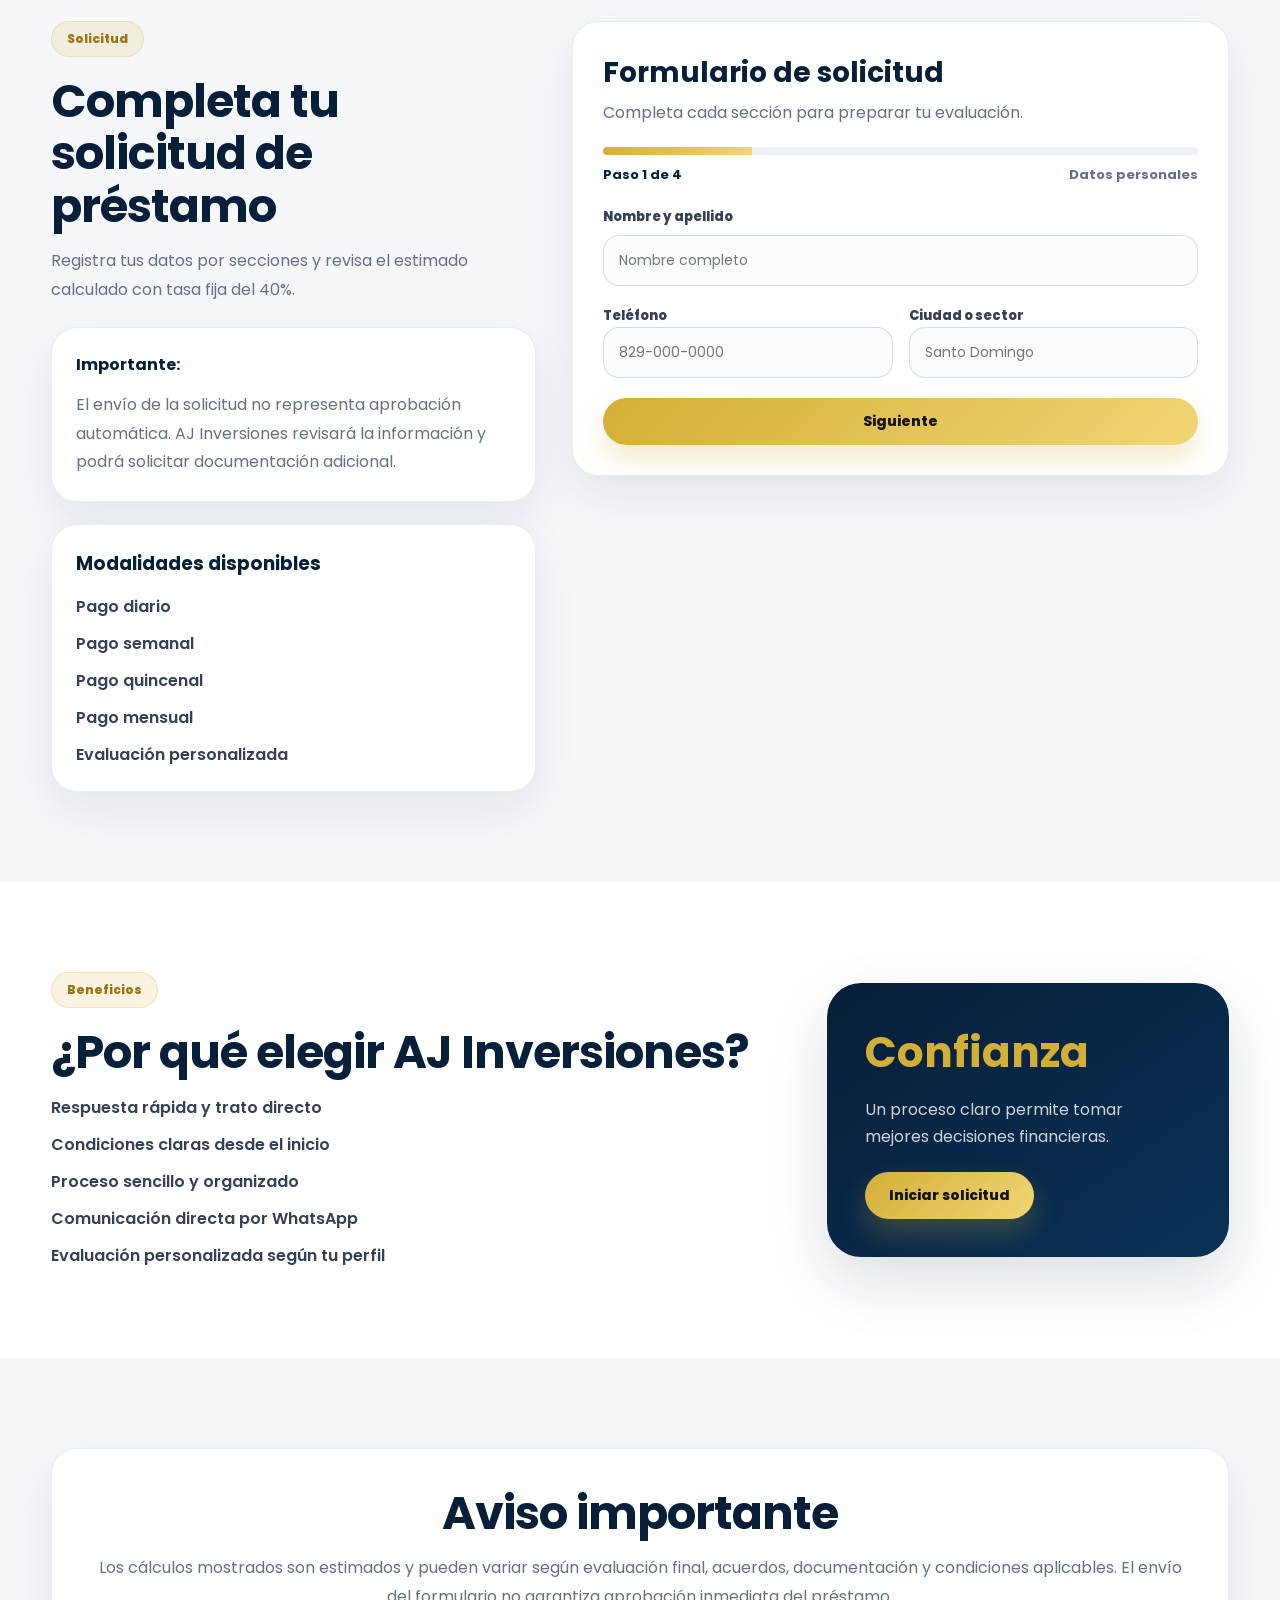
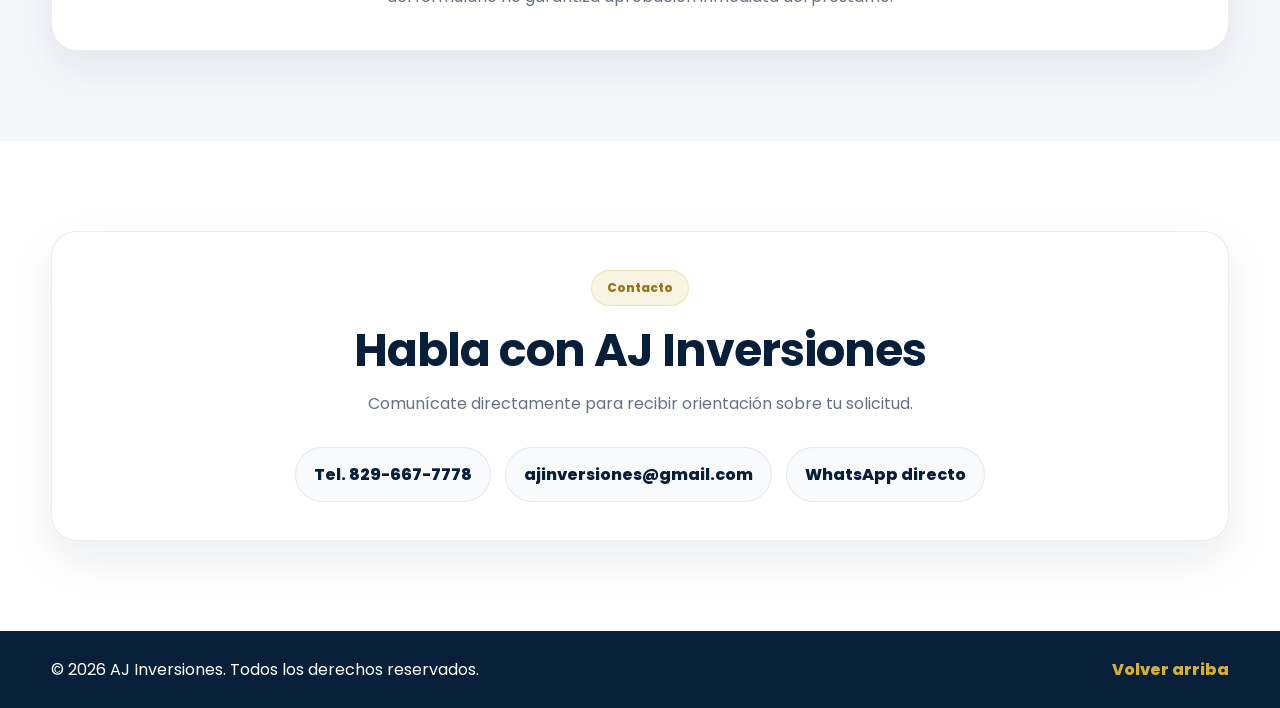
==== commit 5fd37eba: "Prestamos Version Final" ====
--- a/index.html
+++ b/index.html
@@ -25,7 +25,6 @@
         <a href="#inicio">Inicio</a>
         <a href="#servicios">Servicios</a>
         <a href="#pasos">Proceso</a>
-        <a href="#tipos">Tipos</a>
         <a href="#testimonios">Testimonios</a>
         <a href="#calificacion">Solicitud</a>
         <button class="owner-link" id="openOwnerLogin" type="button">Acceso dueño</button>
@@ -73,22 +72,11 @@
     <section class="services section" id="servicios">
       <div class="container">
         <div class="section-head reveal"><span class="eyebrow">Servicios</span><h2>Soluciones diseñadas para tu tranquilidad financiera</h2><p>Opciones claras para necesidades personales, vivienda, vehículos y reorganización de compromisos.</p></div>
-        <div class="cards">
-          <article class="card reveal"><div class="icon"><svg viewBox="0 0 24 24"><path d="M3 7.5A2.5 2.5 0 0 1 5.5 5h13A2.5 2.5 0 0 1 21 7.5v9a2.5 2.5 0 0 1-2.5 2.5h-13A2.5 2.5 0 0 1 3 16.5v-9Zm0 2.5h18M7 15h4"/></svg></div><h3>Préstamos personales</h3><p>Para emergencias, compromisos, proyectos, salud, educación o necesidades inmediatas.</p></article>
-          <article class="card reveal"><div class="icon"><svg viewBox="0 0 24 24"><path d="M3 11.5 12 4l9 7.5M5 10.5V20h14v-9.5M9 20v-6h6v6"/></svg></div><h3>Préstamos hipotecarios</h3><p>Orientación para solicitudes relacionadas con vivienda, garantía o inversión inmobiliaria.</p></article>
+        <div class="cards service-cards">
+          <article class="card reveal"><div class="icon"><svg viewBox="0 0 24 24"><path d="M3 7.5A2.5 2.5 0 0 1 5.5 5h13A2.5 2.5 0 0 1 21 7.5v9a2.5 2.5 0 0 1-2.5 2.5h-13A2.5 2.5 0 0 1 3 16.5v-9Zm0 2.5h18M7 15h4"/></svg></div><h3>Préstamos personales</h3><p>Para emergencias, compromisos, estudios, salud, hogar o necesidades inmediatas.</p></article>
+          <article class="card reveal"><div class="icon"><svg viewBox="0 0 24 24"><path d="M3 11.5 12 4l9 7.5M5 10.5V20h14v-9.5M9 20v-6h6v6"/></svg></div><h3>Préstamos hipotecarios</h3><p>Para solicitudes relacionadas con vivienda, garantía, inversión o mejora inmobiliaria.</p></article>
           <article class="card reveal"><div class="icon"><svg viewBox="0 0 24 24"><path d="M5 17h14M6.5 17a2 2 0 1 0 0 4 2 2 0 0 0 0-4Zm11 0a2 2 0 1 0 0 4 2 2 0 0 0 0-4ZM5 17l1.4-6.2A3 3 0 0 1 9.3 8.5h5.4a3 3 0 0 1 2.9 2.3L19 17M8 12h8"/></svg></div><h3>Préstamos vehiculares</h3><p>Opciones para compra, inicial, reparación o financiamiento relacionado con vehículos.</p></article>
-        </div>
-      </div>
-    </section>
-
-    <section class="loan-types section" id="tipos">
-      <div class="container">
-        <div class="section-head reveal"><span class="eyebrow">Tipos de préstamos</span><h2>Elige la opción que mejor se adapta a tu necesidad</h2><p>Cada solicitud se organiza según el tipo de préstamo para ofrecer una evaluación más clara.</p></div>
-        <div class="loan-type-grid">
-          <article class="loan-type-card reveal"><div class="icon"><svg viewBox="0 0 24 24"><path d="M4 7h16v10H4zM4 10h16M7 15h4"/></svg></div><h3>Personal</h3><p>Para emergencias, compromisos, estudios, salud, hogar o necesidades inmediatas.</p></article>
-          <article class="loan-type-card reveal"><div class="icon"><svg viewBox="0 0 24 24"><path d="M4 12 12 5l8 7M6 10.5V20h12v-9.5"/></svg></div><h3>Hipotecario</h3><p>Para solicitudes relacionadas con vivienda, garantía, inversión o mejora inmobiliaria.</p></article>
-          <article class="loan-type-card reveal"><div class="icon"><svg viewBox="0 0 24 24"><path d="M7 17h10M6 17l1.2-5h9.6L18 17M8 19h.01M16 19h.01"/></svg></div><h3>Vehicular</h3><p>Para compra de vehículo, inicial, reparación o financiamiento relacionado.</p></article>
-          <article class="loan-type-card reveal"><div class="icon"><svg viewBox="0 0 24 24"><path d="M17 3l4 4-4 4M21 7H8a5 5 0 0 0-5 5M7 21l-4-4 4-4M3 17h13a5 5 0 0 0 5-5"/></svg></div><h3>Traspasos</h3><p>Para reorganizar, transferir o consolidar compromisos financieros existentes.</p></article>
+          <article class="card reveal"><div class="icon"><svg viewBox="0 0 24 24"><path d="M17 3l4 4-4 4M21 7H8a5 5 0 0 0-5 5M7 21l-4-4 4-4M3 17h13a5 5 0 0 0 5-5"/></svg></div><h3>Traspasos</h3><p>Para reorganizar, transferir o consolidar compromisos financieros existentes.</p></article>
         </div>
       </div>
     </section>
@@ -168,14 +156,6 @@
 
     <section class="contact section" id="contacto"><div class="container contact-card reveal"><span class="eyebrow">Contacto</span><h2>Habla con AJ Inversiones</h2><p>Comunícate directamente para recibir orientación sobre tu solicitud.</p><div class="contact-items"><a href="tel:8296677778">Tel. 829-667-7778</a><a href="mailto:ajinversiones@gmail.com">ajinversiones@gmail.com</a><a href="https://wa.me/18296677778" target="_blank" rel="noopener">WhatsApp directo</a></div></div></section>
 
-    <section class="owner-panel" id="ownerPanel" aria-hidden="true">
-      <div class="owner-shell">
-        <div class="owner-head"><div><span>Panel del dueño</span><h2>Control de solicitudes y préstamos</h2></div><button class="btn-outline" id="logoutOwner" type="button">Cerrar sesión</button></div>
-        <div class="owner-metrics"><div><span>Total clientes</span><strong id="metricClients">0</strong></div><div><span>Aprobados</span><strong id="metricApproved">0</strong></div><div><span>Activos</span><strong id="metricActive">0</strong></div><div><span>En atraso</span><strong id="metricLate">0</strong></div></div>
-        <div class="owner-tools"><input type="search" id="ownerSearch" placeholder="Buscar cliente, teléfono o estado"><button class="btn-main" id="exportData" type="button">Exportar datos</button></div>
-        <div class="owner-table-wrap"><table class="owner-table"><thead><tr><th>Cliente</th><th>Préstamo</th><th>Pago</th><th>Estado</th><th>Atraso</th><th>Último pago</th><th>Acciones</th></tr></thead><tbody id="clientsTable"></tbody></table></div>
-      </div>
-    </section>
   </main>
 
   <div class="modal" id="ownerModal" aria-hidden="true">
--- a/style.css
+++ b/style.css
@@ -995,8 +995,7 @@
 .modal{
   position:fixed;
   inset:0;
-  background:rgba(7,31,56,.72);
-  backdrop-filter:blur(12px);
+  background:rgba(7,31,56,.78);
   display:none;
   place-items:center;
   padding:24px;
@@ -1013,7 +1012,7 @@
   background:white;
   border-radius:30px;
   padding:34px;
-  box-shadow:0 30px 80px rgba(0,0,0,.28);
+  box-shadow:0 24px 60px rgba(7,31,56,.18);
 }
 
 .modal-card img{
@@ -1248,3 +1247,316 @@
     border-radius:24px;
   }
 }
+
+@media(max-width:640px){
+  .modal{
+    padding:16px;
+    align-items:flex-start;
+    overflow-y:auto;
+    -webkit-overflow-scrolling:touch;
+  }
+
+  .modal.active{
+    display:flex;
+    justify-content:center;
+  }
+
+  .modal-card{
+    width:100%;
+    max-width:430px;
+    margin:18px auto;
+    padding:24px 20px;
+    border-radius:24px;
+    max-height:calc(100dvh - 36px);
+    overflow-y:auto;
+  }
+
+  .modal-card h2{
+    font-size:24px;
+  }
+
+  .modal-card img{
+    width:56px;
+    height:56px;
+  }
+
+  .modal-card .btn-main{
+    width:100%;
+  }
+
+  .owner-link{
+    width:100%;
+    min-height:48px;
+    border-radius:999px;
+    background:rgba(7,31,56,.06);
+    color:var(--blue);
+    font-size:17px;
+  }
+
+  .owner-panel{
+    padding:60px 0;
+  }
+
+  .owner-shell{
+    width:min(94%,100%);
+    padding:20px;
+    border-radius:24px;
+    overflow:hidden;
+  }
+
+  .owner-head .btn-outline,
+  .owner-tools .btn-main,
+  #ownerSearch{
+    width:100%;
+  }
+
+  .owner-table-wrap{
+    overflow:visible;
+    border:0;
+    border-radius:0;
+  }
+
+  .owner-table,
+  .owner-table thead,
+  .owner-table tbody,
+  .owner-table tr,
+  .owner-table th,
+  .owner-table td{
+    display:block;
+    width:100%;
+    min-width:0;
+  }
+
+  .owner-table thead{
+    display:none;
+  }
+
+  .owner-table tr{
+    background:#ffffff;
+    border:1px solid rgba(7,31,56,.08);
+    border-radius:20px;
+    padding:14px;
+    margin-bottom:14px;
+    box-shadow:0 12px 28px rgba(7,31,56,.07);
+  }
+
+  .owner-table td{
+    border:0;
+    padding:10px 0;
+  }
+
+  .owner-table td::before{
+    content:attr(data-label);
+    display:block;
+    color:var(--muted);
+    font-size:11px;
+    font-weight:900;
+    text-transform:uppercase;
+    letter-spacing:.4px;
+    margin-bottom:4px;
+  }
+
+  .status-select,
+  .late-input{
+    width:100%;
+  }
+
+  .action-group{
+    display:grid;
+    grid-template-columns:1fr;
+  }
+
+  .table-btn{
+    width:100%;
+    min-height:42px;
+  }
+
+  .empty-row{
+    display:block!important;
+    text-align:center!important;
+  }
+}
+
+.service-cards{
+  grid-template-columns:repeat(4,1fr);
+}
+
+.service-cards .card{
+  text-align:center;
+  display:flex;
+  flex-direction:column;
+  align-items:center;
+}
+
+.service-cards .icon,
+.card .icon,
+.loan-type-card .icon{
+  margin-left:auto;
+  margin-right:auto;
+}
+
+.modal{
+  width:100vw;
+  min-height:100dvh;
+  overflow-x:hidden;
+}
+
+.modal-card{
+  width:min(430px,calc(100vw - 32px));
+  max-width:calc(100vw - 32px);
+  min-width:0;
+  overflow:hidden;
+}
+
+.modal-card form,
+.modal-card input,
+.modal-card form button{
+  width:100%;
+  min-width:0;
+}
+
+.modal-card .btn-main{
+  white-space:normal;
+  text-align:center;
+}
+
+@media(max-width:980px){
+  .service-cards{
+    grid-template-columns:repeat(2,1fr);
+  }
+}
+
+@media(max-width:640px){
+  html,body{
+    width:100%;
+    max-width:100%;
+    overflow-x:hidden;
+  }
+
+  .modal{
+    padding:18px;
+    place-items:center;
+    align-items:center;
+  }
+
+  .modal.active{
+    display:grid;
+  }
+
+  .modal-card{
+    width:calc(100vw - 28px);
+    max-width:calc(100vw - 28px);
+    margin:0 auto;
+    padding:24px 18px;
+    transform:none;
+  }
+
+  .modal-close{
+    top:12px;
+    right:12px;
+    width:38px;
+    height:38px;
+    min-width:38px;
+  }
+
+  .service-cards{
+    grid-template-columns:1fr;
+  }
+}
+
+.owner-dashboard-header{
+  position:sticky;
+  top:0;
+  z-index:1000;
+  background:rgba(255,255,255,.92);
+  backdrop-filter:blur(18px);
+  border-bottom:1px solid rgba(7,31,56,.08);
+  box-shadow:0 16px 40px rgba(7,31,56,.06);
+}
+
+.owner-dashboard-nav{
+  min-height:82px;
+  display:flex;
+  align-items:center;
+  justify-content:space-between;
+  gap:18px;
+}
+
+.owner-dashboard-main{
+  min-height:calc(100vh - 82px);
+  background:linear-gradient(135deg,#f5f7fb 0%,#ffffff 100%);
+}
+
+.owner-dashboard-main .owner-panel{
+  display:block;
+  padding:42px 0 80px;
+}
+
+.owner-head p{
+  color:var(--muted);
+  line-height:1.7;
+  margin-top:8px;
+}
+
+.card .icon,
+.loan-type-card .icon{
+  margin-left:auto;
+  margin-right:auto;
+}
+
+.card,
+.loan-type-card{
+  text-align:center;
+}
+
+.step{
+  text-align:center;
+}
+
+.step span{
+  margin-left:auto;
+  margin-right:auto;
+}
+
+@media(max-width:640px){
+  .owner-dashboard-nav{
+    min-height:auto;
+    padding:14px 0;
+    flex-direction:column;
+    align-items:stretch;
+  }
+
+  .owner-dashboard-nav .btn-outline{
+    width:100%;
+  }
+
+  .owner-dashboard-main .owner-panel{
+    padding:24px 0 60px;
+  }
+}
+
+body.owner-modal-open .menu{
+  right:-100%!important;
+  visibility:hidden;
+}
+
+.steps-grid .step span{
+  margin-left:auto;
+  margin-right:auto;
+}
+
+.steps-grid .step{
+  text-align:center;
+}
+
+.modal-card > .modal-close{
+  width:38px!important;
+  height:38px!important;
+  min-width:38px!important;
+  max-width:38px!important;
+  padding:0!important;
+  display:flex;
+  align-items:center;
+  justify-content:center;
+  border-radius:50%;
+}
